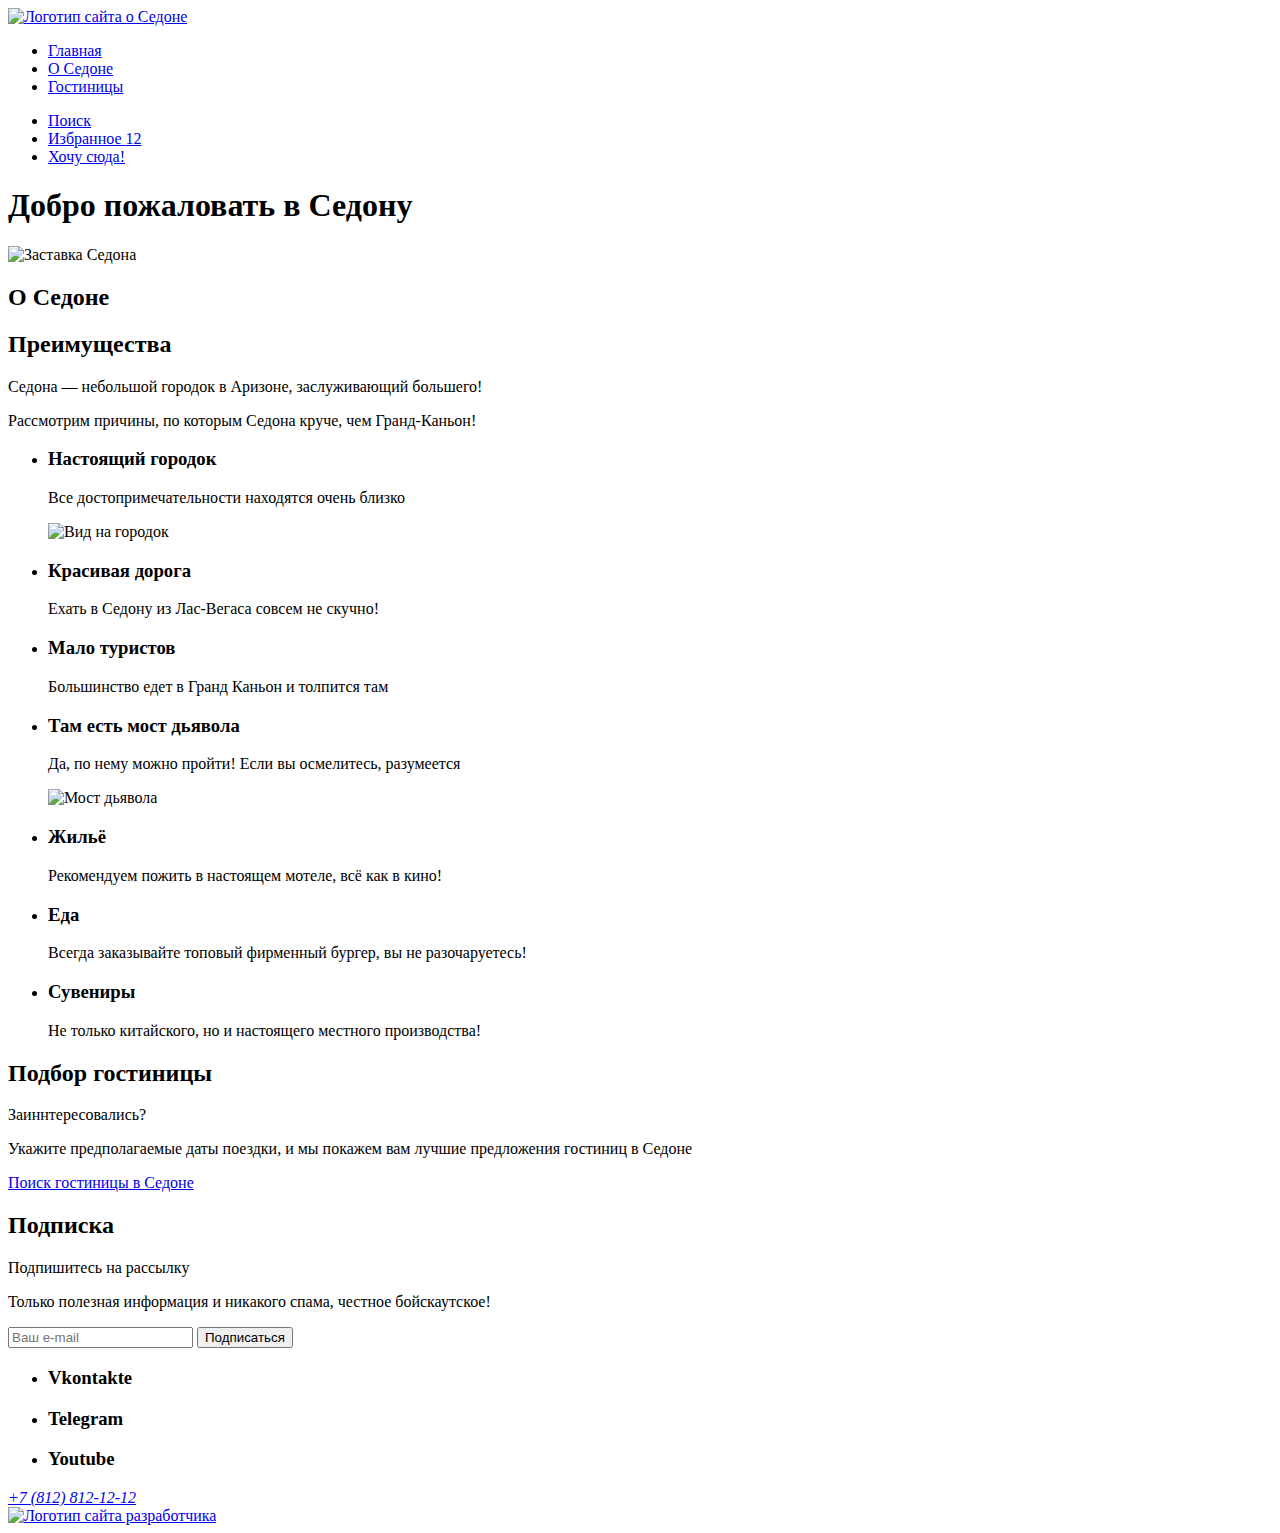
==== project/index.html @ 351c3a37 "Main page Sedona for review" ====
<!DOCTYPE html>
<html lang="ru">

<head>
  <meta charset="utf-8">
  <title>Welcome to Sedona</title>
</head>

<body>
  <header class="header-navigation">
    <a class="logo-header-navigation" href="#">
      <img class="logo-header" src="" alt="Логотип сайта о Седоне">
    </a>
    <nav>
      <ul class="navigation-list">
        <li class="navigation-item">
          <a class="navigation-link" href="main-page.html">Главная</a>
        </li>
        <li class="navigation-item">
          <a class="navigation-link" href="about-Sedona.html">О Седоне</a>
        </li>
        <li class="navigation-item">
          <a class="navigation-link" href="hotels.html">Гостиницы</a>
        </li>
      </ul>
      <ul class="navigation-list navigaion-user">
        <li class="navigation-item">
          <a class="navigation-link" href="#">
            <span class="visually-hidden">Поиск</span>
          </a>
        </li>
        <li class="navigation-item">
          <a class="navigation-link" href="#">
            <span class="visually-hidden">Избранное</span>
            <span class="likes-number">12</span>
          </a>
        </li>
        <li class="navigation-item">
          <a class="navigation-link" href="#">Хочу сюда!</a>
        </li>
      </ul>
    </nav>
  </header>
  <main class="main-index">
    <h1 class="visually-hidden">Добро пожаловать в Седону</h1>
    <section class="welcome">
      <img src="" alt="Заставка Седона" class="welcome-image">
      <h2 class="visually-hidden">О Седоне</h2>
    </section>
    <section class="advantages">
      <h2 class="visually-hidden">Преимущества</h2>
      <p class="advantages-main">Седона — небольшой городок в Аризоне, заслуживающий большего!</p>
      <p class="advantages-reasons">Рассмотрим причины, по которым Седона круче, чем Гранд-Каньон!</p>
      <ul class="advantages-list">
        <li class="advantages-item">
          <h3 class="advantages-title">Настоящий городок</h3>
          <p class="advantages-text">Все достопримечательности находятся очень близко</p>
          <img src="" alt="Вид на городок" class="advantages-image-town">
        </li>
        <li class="advantages-item">
          <h3 class="advantages-title">Красивая дорога</h3>
          <p class="advantages-text">Ехать в Седону из Лас-Вегаса совсем не скучно!</p>
        </li>
        <li class="advantages-item">
          <h3 class="advantages-title">Мало туристов</h3>
          <p class="advantages-text">Большинство едет в Гранд Каньон и толпится там</p>
        </li>
        <li class="advantages-item">
          <h3 class="advantages-title">Там есть мост дьявола</h3>
          <p class="advantages-text">Да, по нему можно пройти! Если вы осмелитесь, разумеется</p>
          <img src="" alt="Мост дьявола" class="advantages-item-bridge">
        </li>
      </ul>
      <ul class="advantages-advice-list">
        <li class="advantages-advice-item">
          <h3 class="advantages-advice-title">Жильё</h3>
          <p class="advantages-advice-text">Рекомендуем пожить в настоящем мотеле, всё как в кино!</p>
        </li>
        <li class="advantages-advice-list">
          <h3 class="advantages-advice-title">Еда</h3>
          <p class="advantages-advice-text">Всегда заказывайте топовый фирменный бургер, вы не разочаруетесь!</p>
        </li>
        <li class="advantages-advice-list">
          <h3 class="advantages-advice-title">Сувениры</h3>
          <p class="advantages-advice-text">Не только китайского, но и настоящего местного производства!</p>
        </li>
      </ul>
    </section>
    <section class="search-hotel">
      <h2 class="visually-hidden">Подбор гостиницы</h2>
      <p class="question">Заиннтересовались?</p>
      <p class="text">Укажите предполагаемые даты поездки, и мы покажем вам лучшие предложения гостиниц в Седоне</p>
      <a href="#" class="search-link">Поиск гостиницы в Седоне</a>
    </section>
  </main>
  <footer class="page-footer">
    <section class="subscribe">
      <h2 class="visually-hidden">Подписка</h2>
      <form action="#" class="subscribe-us" method="post">
        <p class="subscrube-follow">
          <label class="form-label" for="subscribe-email">Подпишитесь на рассылку</label>
        </p>
        <p class="subscribe-text">Только полезная информация и никакого спама, честное бойскаутское!</p>
        <input type="email" id="subscribe-email" placeholder="Ваш e-mail">
        <button class="button" type="submit">Подписаться</button>
      </form>
    </section>
    <section class="contacts">
      <ul class="socials-list">
        <li class="social-item">
          <h3 class="visually-hidden">Vkontakte</h3>
          <a href="https://vk.com/htmlacademy" class="socials"></a>
        </li>
        <li class="social-item">
          <h3 class="visually-hidden">Telegram</h3>
          <a href="https://t.me/htmlacademy" class="socials"></a>
        </li>
        <li class="social-item">
          <h3 class="visually-hidden">Youtube</h3>
          <a href="https://www.youtube.com/user/htmlacademyru" class="socials"></a>
        </li>
      </ul>
    </section>
    <address class="contacts-number">
      <a class="contacts-phone" href="tel:+78128121212">+7 (812) 812-12-12</a>
    </address>
    <a class="contacts-logo" href="https://htmlacademy.ru/">
      <img class="logo-contacts" src="" alt="Логотип сайта разработчика">
    </a>
  </footer>
</body>

</html>
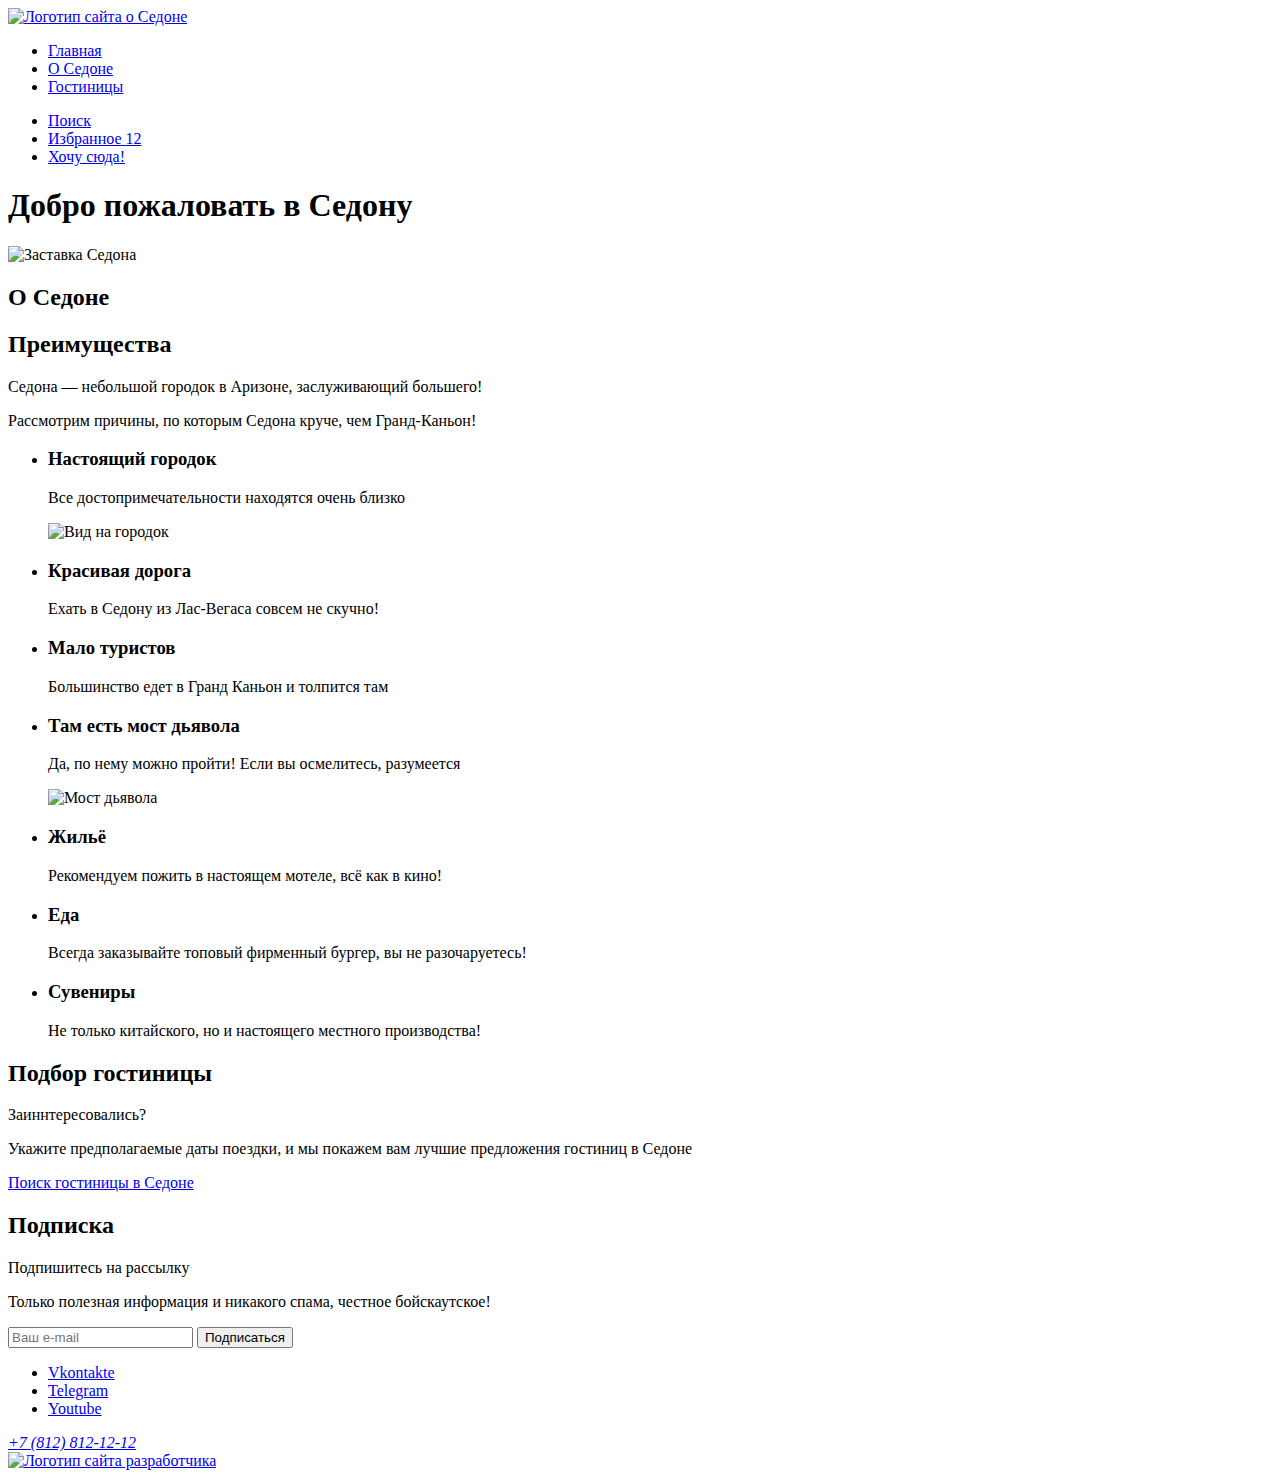
==== commit e10a7375: "Merge pull request #3 from Rashkeeva/master" ====
--- a/project/index.html
+++ b/project/index.html
@@ -8,19 +8,19 @@
 
 <body>
   <header class="header-navigation">
-    <a class="logo-header-navigation" href="#">
-      <img class="logo-header" src="" alt="Логотип сайта о Седоне">
-    </a>
     <nav>
+      <a class="logo-header-navigation" href="#">
+        <img class="logo-header" src="" alt="Логотип сайта о Седоне">
+      </a>
       <ul class="navigation-list">
         <li class="navigation-item">
-          <a class="navigation-link" href="main-page.html">Главная</a>
+          <a class="navigation-link navigation-link-current" href="#">Главная</a>
         </li>
         <li class="navigation-item">
-          <a class="navigation-link" href="about-Sedona.html">О Седоне</a>
+          <a class="navigation-link" href="#">О Седоне</a>
         </li>
         <li class="navigation-item">
-          <a class="navigation-link" href="hotels.html">Гостиницы</a>
+          <a class="navigation-link" href="catalog.html">Гостиницы</a>
         </li>
       </ul>
       <ul class="navigation-list navigaion-user">
@@ -108,16 +108,13 @@
     <section class="contacts">
       <ul class="socials-list">
         <li class="social-item">
-          <h3 class="visually-hidden">Vkontakte</h3>
-          <a href="https://vk.com/htmlacademy" class="socials"></a>
+            <a href="https://vk.com/htmlacademy" class="socials"><span class="visually-hidden">Vkontakte</span></a>
         </li>
         <li class="social-item">
-          <h3 class="visually-hidden">Telegram</h3>
-          <a href="https://t.me/htmlacademy" class="socials"></a>
+            <a href="https://t.me/htmlacademy" class="socials"><span class="visually-hidden">Telegram</span></a>
         </li>
         <li class="social-item">
-          <h3 class="visually-hidden">Youtube</h3>
-          <a href="https://www.youtube.com/user/htmlacademyru" class="socials"></a>
+            <a href="https://www.youtube.com/user/htmlacademyru" class="socials"><span class="visually-hidden">Youtube</span></a>
         </li>
       </ul>
     </section>
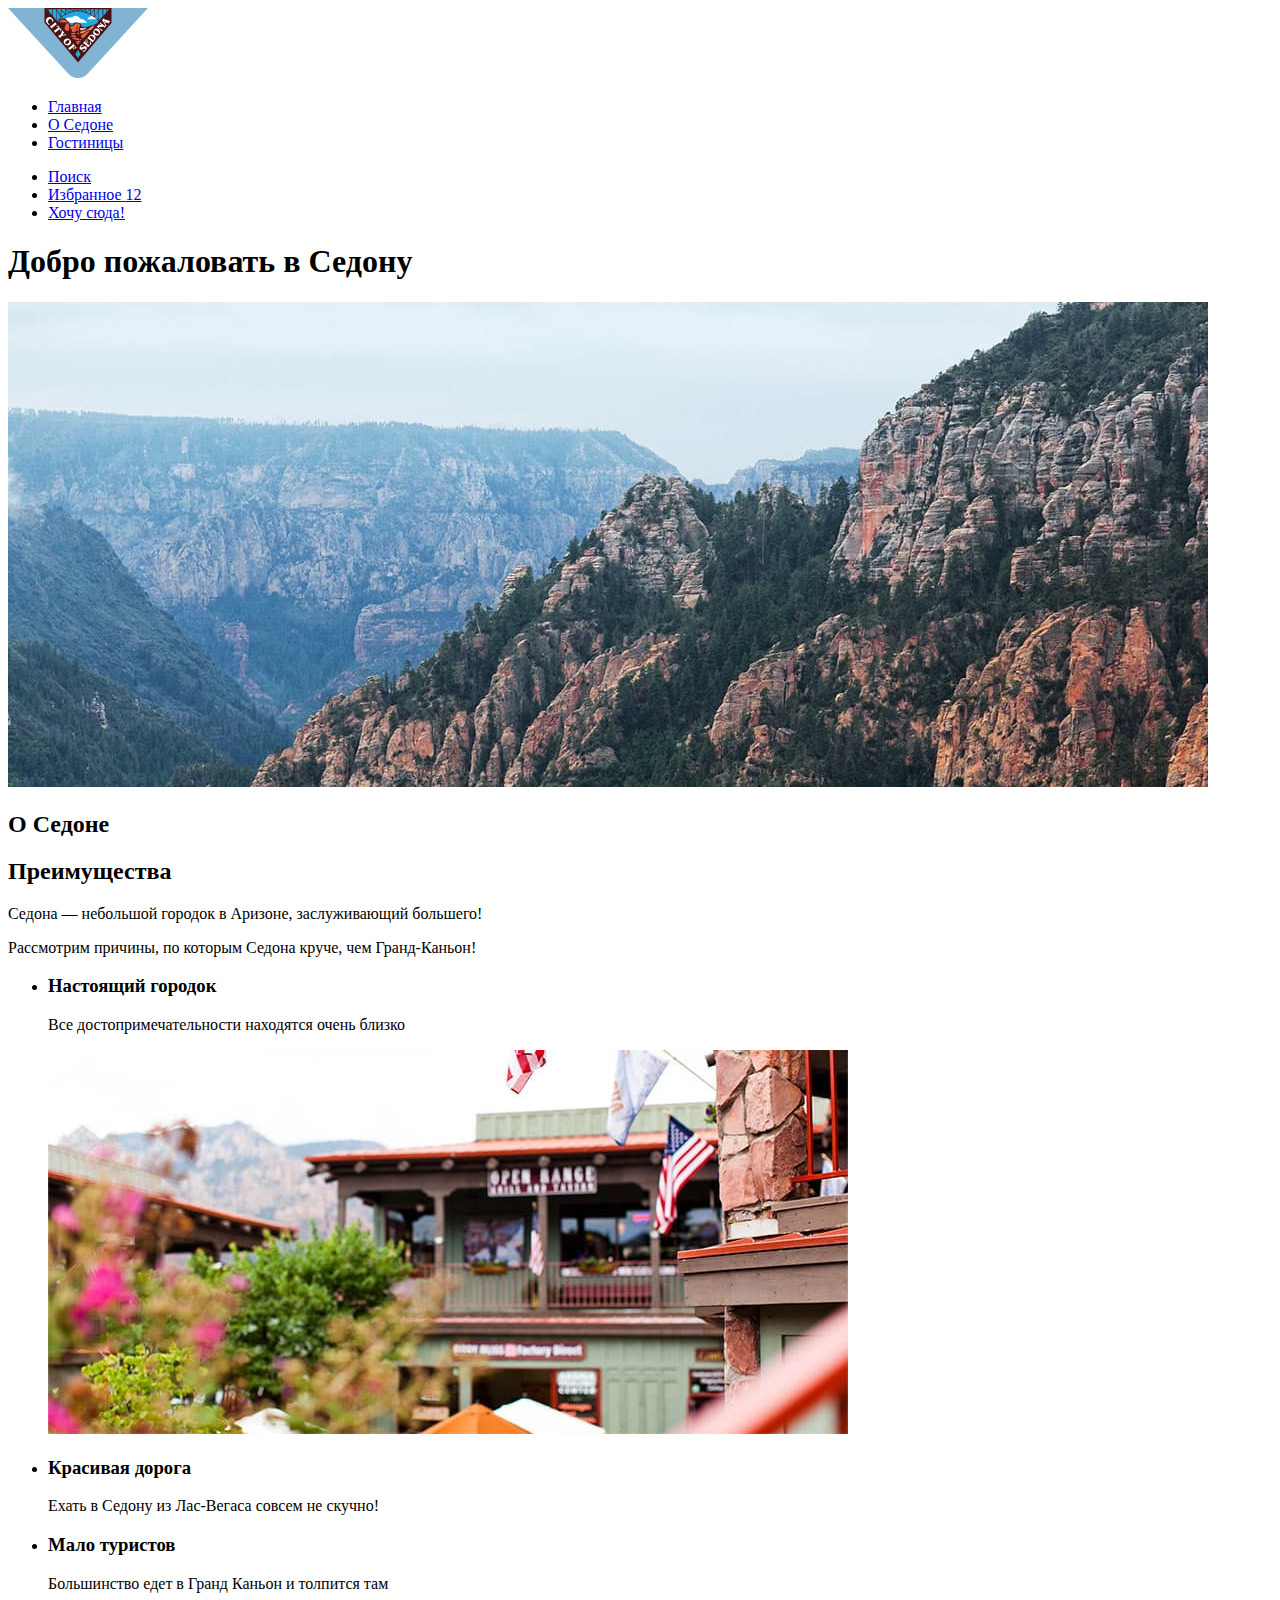
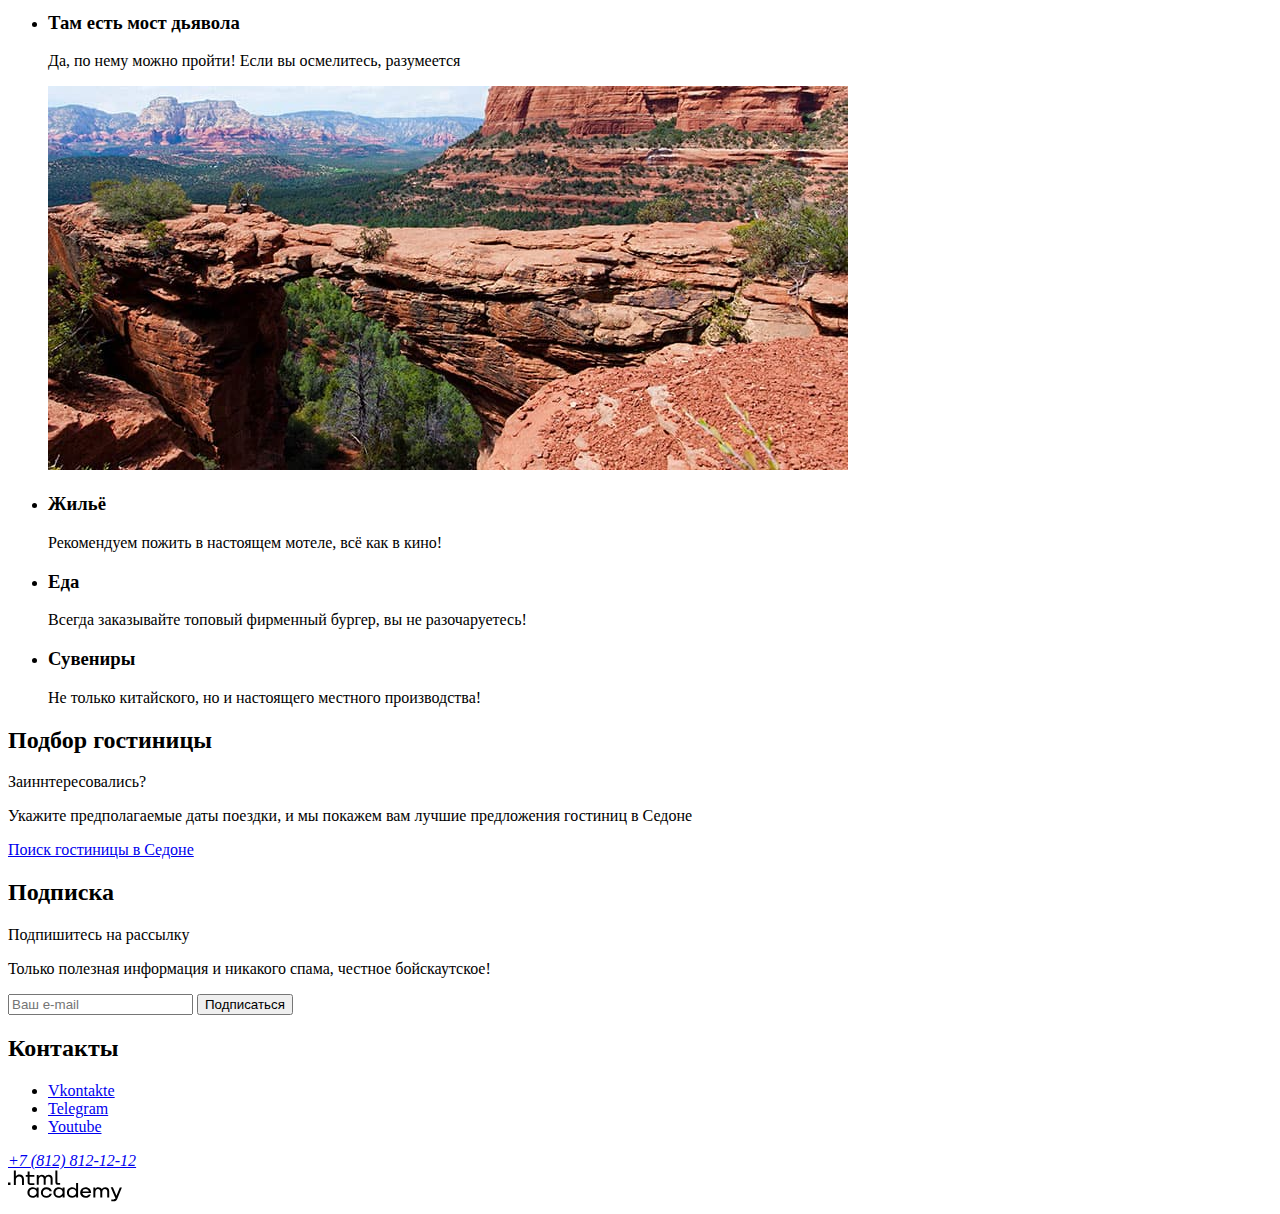
==== commit 117f9bb2: "images" ====
--- a/project/index.html
+++ b/project/index.html
@@ -10,7 +10,7 @@
   <header class="header-navigation">
     <nav>
       <a class="logo-header-navigation" href="#">
-        <img class="logo-header" src="" alt="Логотип сайта о Седоне">
+        <img class="logo-header" src="images/logo.svg" alt="Логотип сайта о Седоне" width="140" height="70">
       </a>
       <ul class="navigation-list">
         <li class="navigation-item">
@@ -44,7 +44,7 @@
   <main class="main-index">
     <h1 class="visually-hidden">Добро пожаловать в Седону</h1>
     <section class="welcome">
-      <img src="" alt="Заставка Седона" class="welcome-image">
+      <img src="images/index-background.jpg" alt="Заставка Седона" class="welcome-image" width="1200" height="485">
       <h2 class="visually-hidden">О Седоне</h2>
     </section>
     <section class="advantages">
@@ -55,7 +55,7 @@
         <li class="advantages-item">
           <h3 class="advantages-title">Настоящий городок</h3>
           <p class="advantages-text">Все достопримечательности находятся очень близко</p>
-          <img src="" alt="Вид на городок" class="advantages-image-town">
+          <img src="images/photo-1.jpg" alt="Вид на городок" class="advantages-image-town" width="800" height="384">
         </li>
         <li class="advantages-item">
           <h3 class="advantages-title">Красивая дорога</h3>
@@ -68,7 +68,7 @@
         <li class="advantages-item">
           <h3 class="advantages-title">Там есть мост дьявола</h3>
           <p class="advantages-text">Да, по нему можно пройти! Если вы осмелитесь, разумеется</p>
-          <img src="" alt="Мост дьявола" class="advantages-item-bridge">
+          <img src="images/photo-2.jpg" alt="Мост дьявола" class="advantages-item-bridge" width="800" height="384">
         </li>
       </ul>
       <ul class="advantages-advice-list">
@@ -106,6 +106,7 @@
       </form>
     </section>
     <section class="contacts">
+      <h2 class="visually-hidden">Контакты</h2>
       <ul class="socials-list">
         <li class="social-item">
             <a href="https://vk.com/htmlacademy" class="socials"><span class="visually-hidden">Vkontakte</span></a>
@@ -122,7 +123,7 @@
       <a class="contacts-phone" href="tel:+78128121212">+7 (812) 812-12-12</a>
     </address>
     <a class="contacts-logo" href="https://htmlacademy.ru/">
-      <img class="logo-contacts" src="" alt="Логотип сайта разработчика">
+      <img class="logo-contacts" src="images/HTML Academy.svg" alt="Логотип сайта разработчика"width="114,9" height="32,9">
     </a>
   </footer>
 </body>
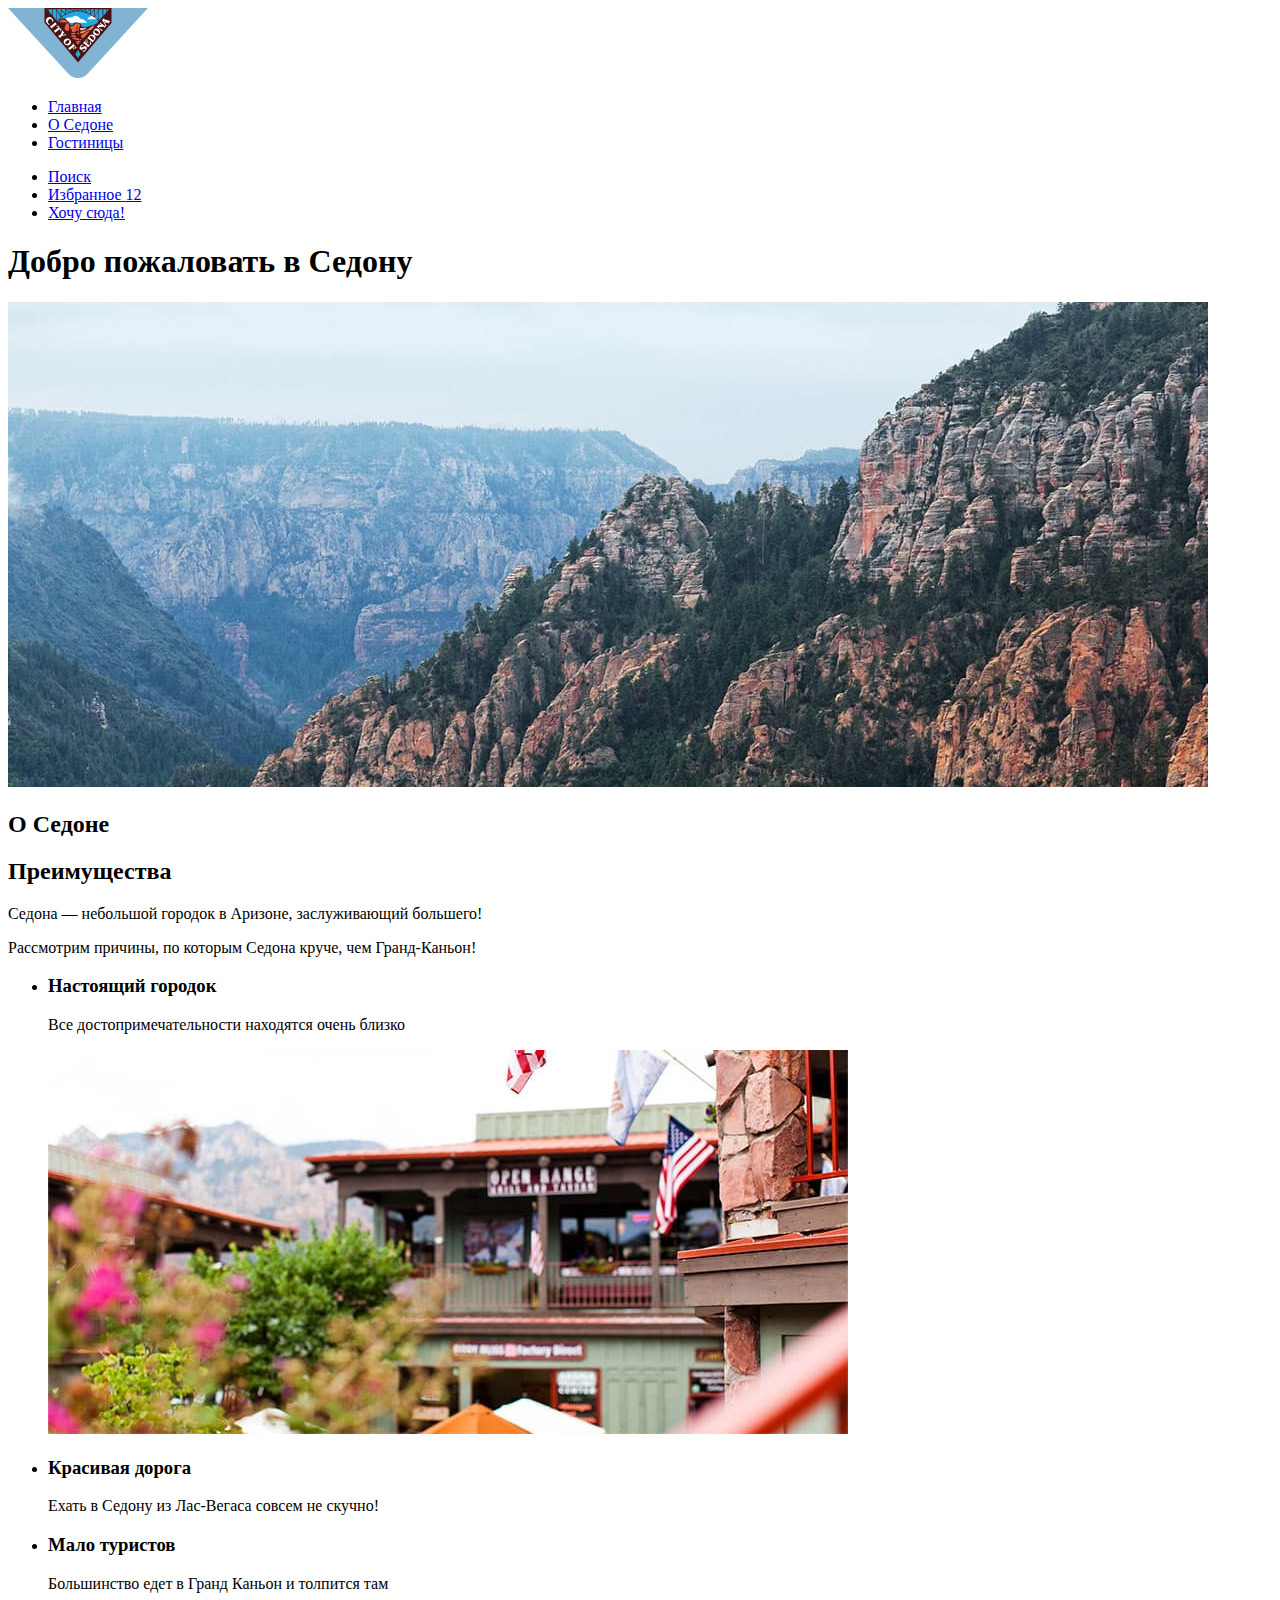
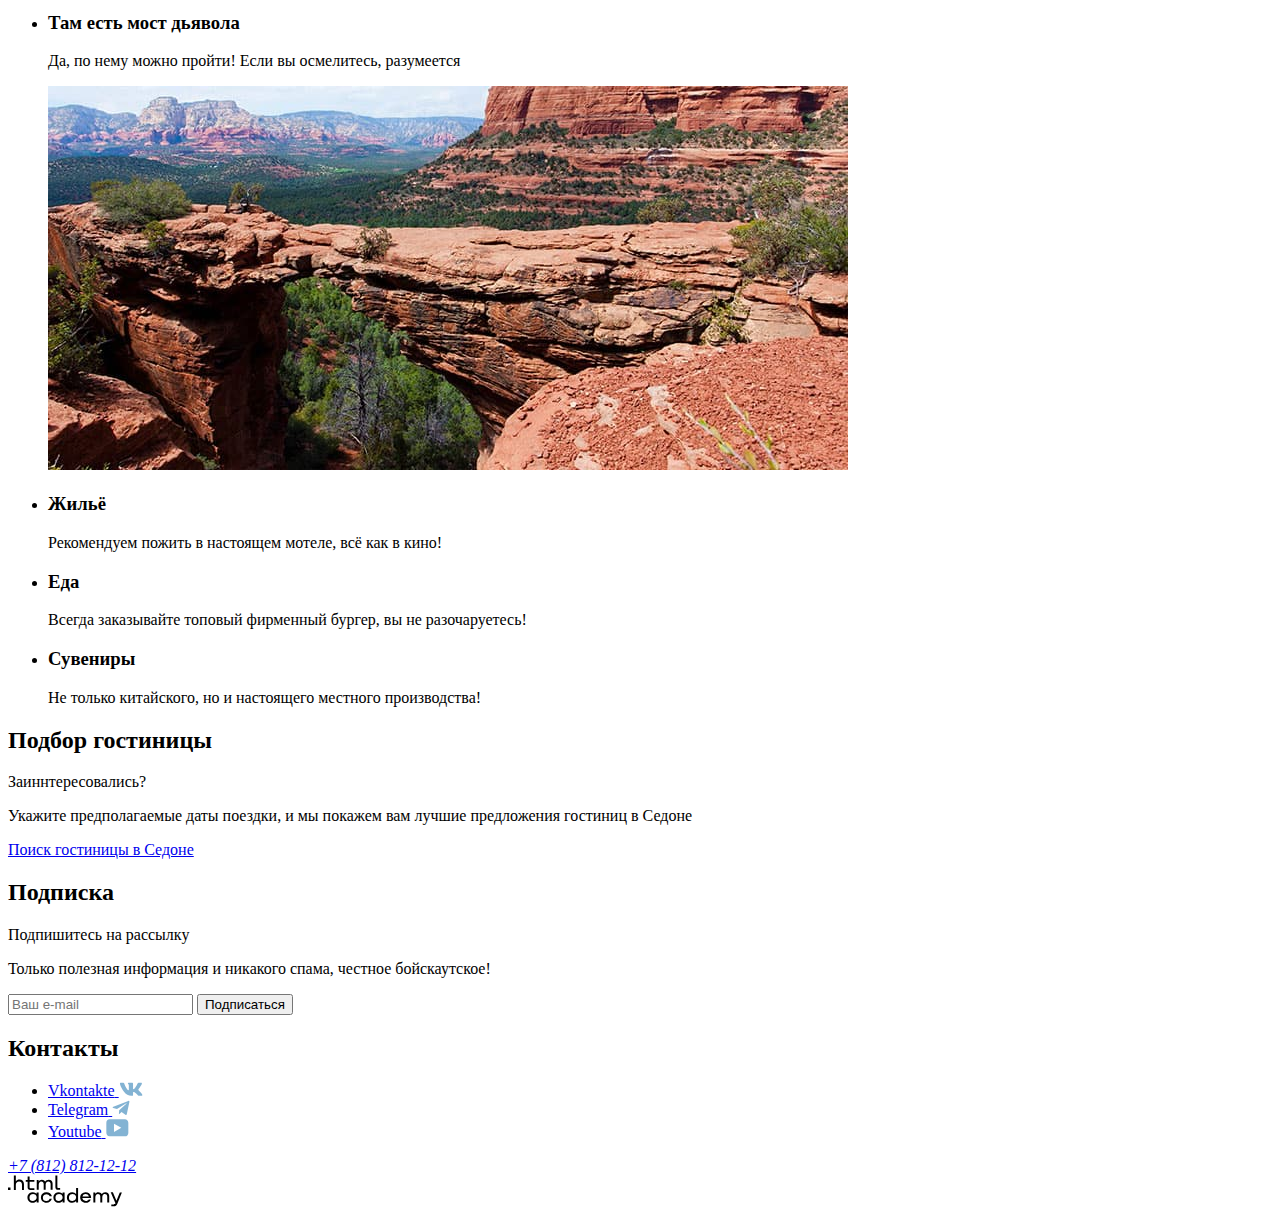
==== commit f06f2156: "Графика" ====
--- a/project/index.html
+++ b/project/index.html
@@ -7,125 +7,137 @@
 </head>
 
 <body>
-  <header class="header-navigation">
-    <nav>
-      <a class="logo-header-navigation" href="#">
-        <img class="logo-header" src="images/logo.svg" alt="Логотип сайта о Седоне" width="140" height="70">
+  <div class="page-container">
+    <header class="header-navigation">
+      <nav>
+        <a class="logo-header-navigation" href="#">
+          <img class="logo-header" src="images/logo.svg" alt="Логотип сайта о Седоне" width="140" height="70">
+        </a>
+        <ul class="navigation-list">
+          <li class="navigation-item">
+            <a class="navigation-link navigation-link-current" href="#">Главная</a>
+          </li>
+          <li class="navigation-item">
+            <a class="navigation-link" href="#Sedona">О Седоне</a>
+          </li>
+          <li class="navigation-item">
+            <a class="navigation-link" href="catalog.html">Гостиницы</a>
+          </li>
+        </ul>
+        <ul class="navigation-list navigaion-user">
+          <li class="navigation-item">
+            <a class="navigation-link" href="#">
+              <span class="visually-hidden">Поиск</span>
+            </a>
+          </li>
+          <li class="navigation-item">
+            <a class="navigation-link" href="#">
+              <span class="visually-hidden">Избранное</span>
+              <span class="likes-number">12</span>
+            </a>
+          </li>
+          <li class="navigation-item">
+            <a class="navigation-link" href="#">Хочу сюда!</a>
+          </li>
+        </ul>
+      </nav>
+    </header>
+    <main class="main-index">
+      <h1 class="visually-hidden">Добро пожаловать в Седону</h1>
+      <section class="welcome">
+        <img src="images/index-background.jpg" alt="Заставка Седона" class="welcome-image" width="1200" height="485">
+        <h2 class="visually-hidden">О Седоне</h2>
+      </section>
+      <section class="advantages">
+        <h2 class="visually-hidden" id="Sedona">Преимущества</h2>
+        <p class="advantages-main">Седона — небольшой городок в Аризоне, заслуживающий большего!</p>
+        <p class="advantages-reasons">Рассмотрим причины, по которым Седона круче, чем Гранд-Каньон!</p>
+        <ul class="advantages-list">
+          <li class="advantages-item">
+            <h3 class="advantages-title">Настоящий городок</h3>
+            <p class="advantages-text">Все достопримечательности находятся очень близко</p>
+            <img src="images/photo-1.jpg" alt="Вид на городок" class="advantages-image-town" width="800" height="384">
+          </li>
+          <li class="advantages-item">
+            <h3 class="advantages-title">Красивая дорога</h3>
+            <p class="advantages-text">Ехать в Седону из Лас-Вегаса совсем не скучно!</p>
+          </li>
+          <li class="advantages-item">
+            <h3 class="advantages-title">Мало туристов</h3>
+            <p class="advantages-text">Большинство едет в Гранд Каньон и толпится там</p>
+          </li>
+          <li class="advantages-item">
+            <h3 class="advantages-title">Там есть мост дьявола</h3>
+            <p class="advantages-text">Да, по нему можно пройти! Если вы осмелитесь, разумеется</p>
+            <img src="images/photo-2.jpg" alt="Мост дьявола" class="advantages-item-bridge" width="800" height="384">
+          </li>
+        </ul>
+        <ul class="advantages-advice-list">
+          <li class="advantages-advice-item">
+            <h3 class="advantages-advice-title">Жильё</h3>
+            <p class="advantages-advice-text">Рекомендуем пожить в настоящем мотеле, всё как в кино!</p>
+          </li>
+          <li class="advantages-advice-list">
+            <h3 class="advantages-advice-title">Еда</h3>
+            <p class="advantages-advice-text">Всегда заказывайте топовый фирменный бургер, вы не разочаруетесь!</p>
+          </li>
+          <li class="advantages-advice-list">
+            <h3 class="advantages-advice-title">Сувениры</h3>
+            <p class="advantages-advice-text">Не только китайского, но и настоящего местного производства!</p>
+          </li>
+        </ul>
+      </section>
+      <section class="search-hotel">
+        <h2 class="visually-hidden">Подбор гостиницы</h2>
+        <p class="question">Заиннтересовались?</p>
+        <p class="text">Укажите предполагаемые даты поездки, и мы покажем вам лучшие предложения гостиниц в Седоне</p>
+        <a href="#" class="search-link">Поиск гостиницы в Седоне</a>
+      </section>
+    </main>
+    <footer class="page-footer">
+      <section class="subscribe">
+        <h2 class="visually-hidden">Подписка</h2>
+        <form action="#" class="subscribe-us" method="post">
+          <p class="subscrube-follow">
+            <label class="form-label" for="subscribe-email">Подпишитесь на рассылку</label>
+          </p>
+          <p class="subscribe-text">Только полезная информация и никакого спама, честное бойскаутское!</p>
+          <input type="email" id="subscribe-email" placeholder="Ваш e-mail">
+          <button class="button" type="submit">Подписаться</button>
+        </form>
+      </section>
+      <section class="contacts">
+        <h2 class="visually-hidden">Контакты</h2>
+        <ul class="socials-list">
+          <li class="social-item">
+            <a href="https://vk.com/htmlacademy" class="socials">
+              <span class="visually-hidden">Vkontakte</span>
+              <img class="socials" src="images/socials/Vector.svg" alt="Вконтакте" width="24" height="14">
+            </a>
+          </li>
+          <li class="social-item">
+            <a href="https://t.me/htmlacademy" class="socials">
+              <span class="visually-hidden">Telegram</span>
+              <img src="images/socials/Vector-1.svg" alt="Телеграм" class="socials" width="18" height="15,1">
+            </a>
+          </li>
+          <li class="social-item">
+            <a href="https://www.youtube.com/user/htmlacademyru" class="socials">
+              <span class="visually-hidden">Youtube</span>
+              <img class="socials" src="images/socials/Vector-2.svg">
+            </a>
+          </li>
+        </ul>
+      </section>
+      <address class="contacts-number">
+        <a class="contacts-phone" href="tel:+78128121212">+7 (812) 812-12-12</a>
+      </address>
+      <a class="contacts-logo" href="https://htmlacademy.ru/">
+        <img class="logo-contacts" src="images/HTML Academy.svg" alt="Логотип сайта разработчика" width="114,9"
+          height="32,9">
       </a>
-      <ul class="navigation-list">
-        <li class="navigation-item">
-          <a class="navigation-link navigation-link-current" href="#">Главная</a>
-        </li>
-        <li class="navigation-item">
-          <a class="navigation-link" href="#">О Седоне</a>
-        </li>
-        <li class="navigation-item">
-          <a class="navigation-link" href="catalog.html">Гостиницы</a>
-        </li>
-      </ul>
-      <ul class="navigation-list navigaion-user">
-        <li class="navigation-item">
-          <a class="navigation-link" href="#">
-            <span class="visually-hidden">Поиск</span>
-          </a>
-        </li>
-        <li class="navigation-item">
-          <a class="navigation-link" href="#">
-            <span class="visually-hidden">Избранное</span>
-            <span class="likes-number">12</span>
-          </a>
-        </li>
-        <li class="navigation-item">
-          <a class="navigation-link" href="#">Хочу сюда!</a>
-        </li>
-      </ul>
-    </nav>
-  </header>
-  <main class="main-index">
-    <h1 class="visually-hidden">Добро пожаловать в Седону</h1>
-    <section class="welcome">
-      <img src="images/index-background.jpg" alt="Заставка Седона" class="welcome-image" width="1200" height="485">
-      <h2 class="visually-hidden">О Седоне</h2>
-    </section>
-    <section class="advantages">
-      <h2 class="visually-hidden">Преимущества</h2>
-      <p class="advantages-main">Седона — небольшой городок в Аризоне, заслуживающий большего!</p>
-      <p class="advantages-reasons">Рассмотрим причины, по которым Седона круче, чем Гранд-Каньон!</p>
-      <ul class="advantages-list">
-        <li class="advantages-item">
-          <h3 class="advantages-title">Настоящий городок</h3>
-          <p class="advantages-text">Все достопримечательности находятся очень близко</p>
-          <img src="images/photo-1.jpg" alt="Вид на городок" class="advantages-image-town" width="800" height="384">
-        </li>
-        <li class="advantages-item">
-          <h3 class="advantages-title">Красивая дорога</h3>
-          <p class="advantages-text">Ехать в Седону из Лас-Вегаса совсем не скучно!</p>
-        </li>
-        <li class="advantages-item">
-          <h3 class="advantages-title">Мало туристов</h3>
-          <p class="advantages-text">Большинство едет в Гранд Каньон и толпится там</p>
-        </li>
-        <li class="advantages-item">
-          <h3 class="advantages-title">Там есть мост дьявола</h3>
-          <p class="advantages-text">Да, по нему можно пройти! Если вы осмелитесь, разумеется</p>
-          <img src="images/photo-2.jpg" alt="Мост дьявола" class="advantages-item-bridge" width="800" height="384">
-        </li>
-      </ul>
-      <ul class="advantages-advice-list">
-        <li class="advantages-advice-item">
-          <h3 class="advantages-advice-title">Жильё</h3>
-          <p class="advantages-advice-text">Рекомендуем пожить в настоящем мотеле, всё как в кино!</p>
-        </li>
-        <li class="advantages-advice-list">
-          <h3 class="advantages-advice-title">Еда</h3>
-          <p class="advantages-advice-text">Всегда заказывайте топовый фирменный бургер, вы не разочаруетесь!</p>
-        </li>
-        <li class="advantages-advice-list">
-          <h3 class="advantages-advice-title">Сувениры</h3>
-          <p class="advantages-advice-text">Не только китайского, но и настоящего местного производства!</p>
-        </li>
-      </ul>
-    </section>
-    <section class="search-hotel">
-      <h2 class="visually-hidden">Подбор гостиницы</h2>
-      <p class="question">Заиннтересовались?</p>
-      <p class="text">Укажите предполагаемые даты поездки, и мы покажем вам лучшие предложения гостиниц в Седоне</p>
-      <a href="#" class="search-link">Поиск гостиницы в Седоне</a>
-    </section>
-  </main>
-  <footer class="page-footer">
-    <section class="subscribe">
-      <h2 class="visually-hidden">Подписка</h2>
-      <form action="#" class="subscribe-us" method="post">
-        <p class="subscrube-follow">
-          <label class="form-label" for="subscribe-email">Подпишитесь на рассылку</label>
-        </p>
-        <p class="subscribe-text">Только полезная информация и никакого спама, честное бойскаутское!</p>
-        <input type="email" id="subscribe-email" placeholder="Ваш e-mail">
-        <button class="button" type="submit">Подписаться</button>
-      </form>
-    </section>
-    <section class="contacts">
-      <h2 class="visually-hidden">Контакты</h2>
-      <ul class="socials-list">
-        <li class="social-item">
-            <a href="https://vk.com/htmlacademy" class="socials"><span class="visually-hidden">Vkontakte</span></a>
-        </li>
-        <li class="social-item">
-            <a href="https://t.me/htmlacademy" class="socials"><span class="visually-hidden">Telegram</span></a>
-        </li>
-        <li class="social-item">
-            <a href="https://www.youtube.com/user/htmlacademyru" class="socials"><span class="visually-hidden">Youtube</span></a>
-        </li>
-      </ul>
-    </section>
-    <address class="contacts-number">
-      <a class="contacts-phone" href="tel:+78128121212">+7 (812) 812-12-12</a>
-    </address>
-    <a class="contacts-logo" href="https://htmlacademy.ru/">
-      <img class="logo-contacts" src="images/HTML Academy.svg" alt="Логотип сайта разработчика"width="114,9" height="32,9">
-    </a>
-  </footer>
+    </footer>
+  </div>
 </body>
 
 </html>
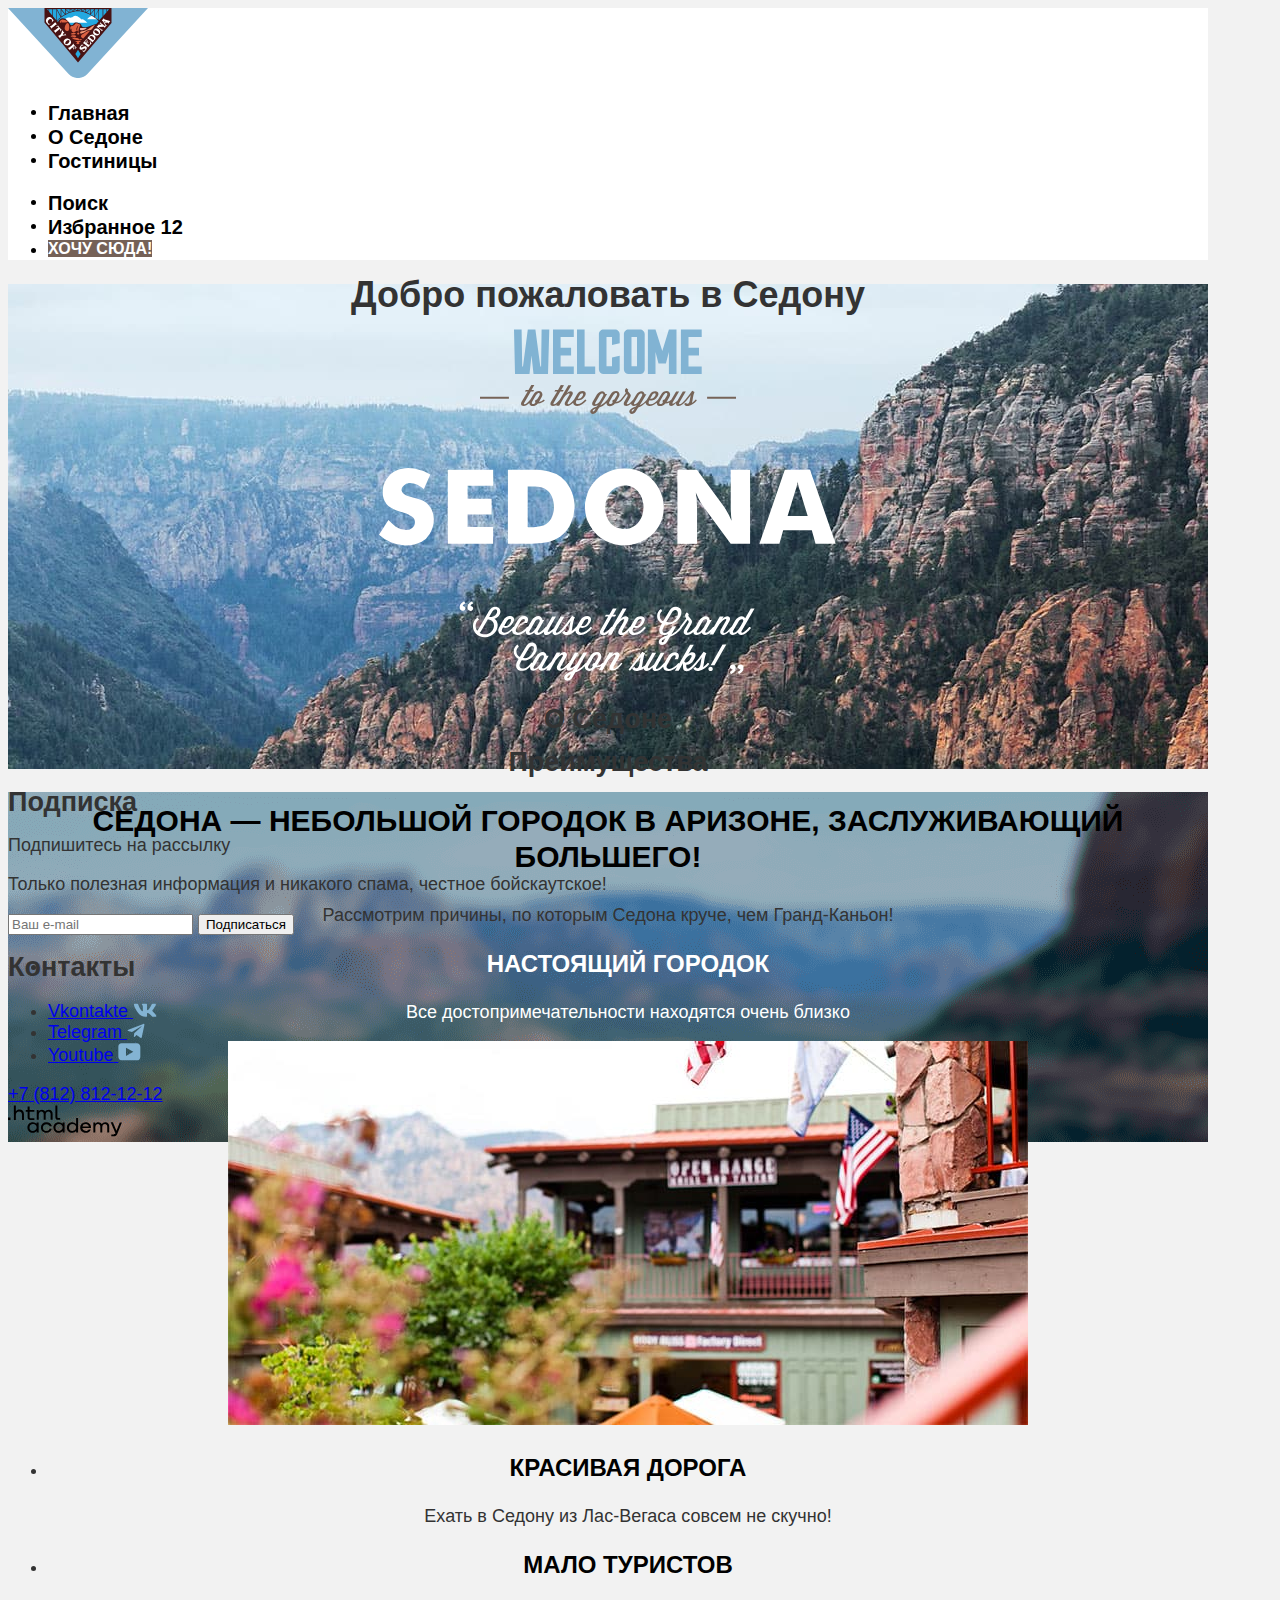
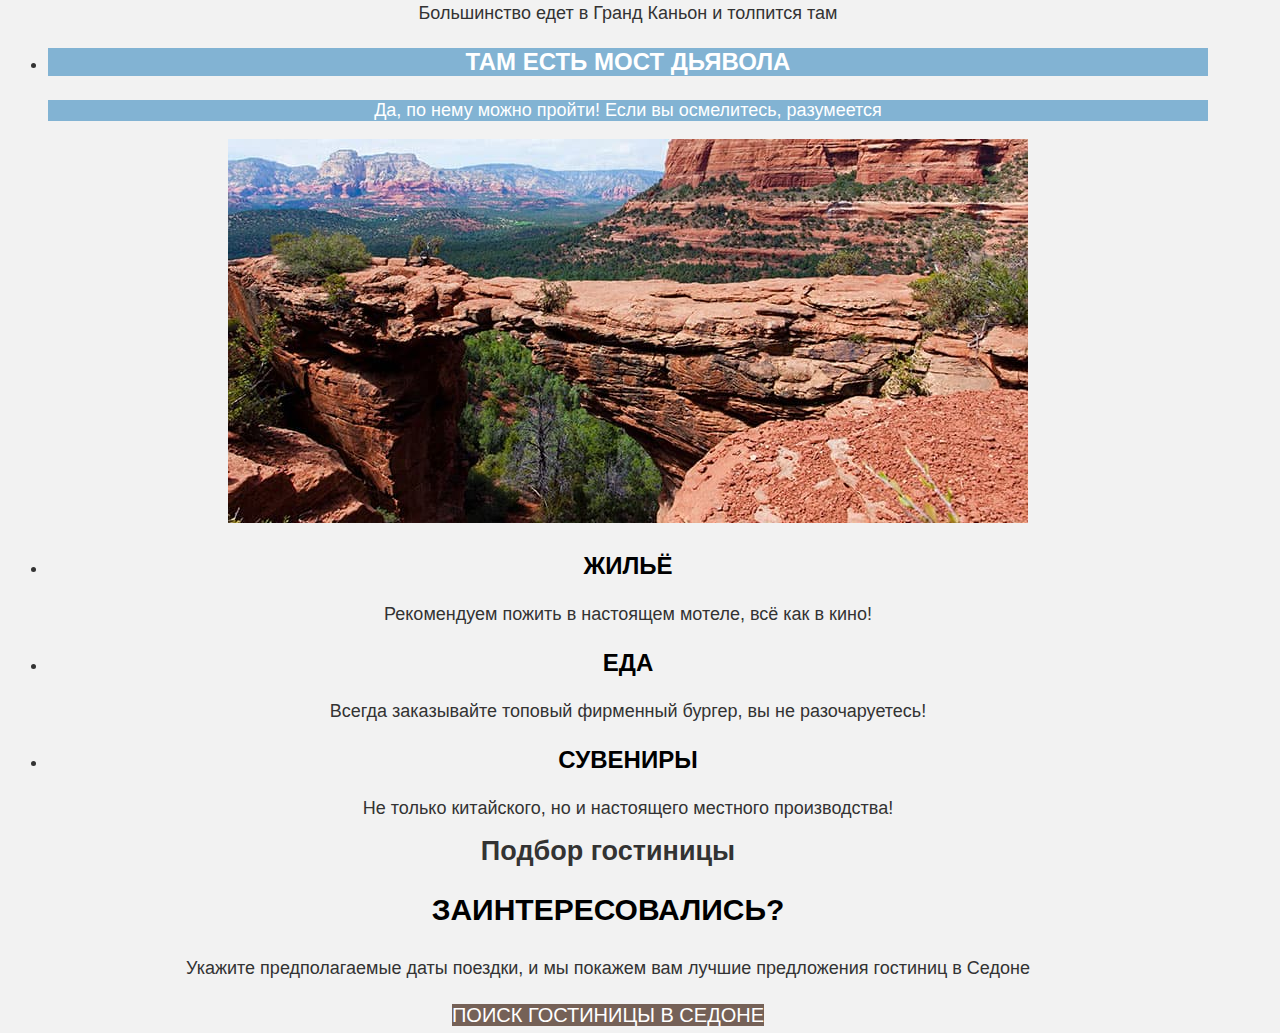
==== commit f3b3ef5a: "стилизация 1" ====
--- a/project/index.html
+++ b/project/index.html
@@ -4,6 +4,7 @@
 <head>
   <meta charset="utf-8">
   <title>Welcome to Sedona</title>
+  <link rel="stylesheet" href="styles/style.css">
 </head>
 
 <body>
@@ -37,7 +38,7 @@
             </a>
           </li>
           <li class="navigation-item">
-            <a class="navigation-link" href="#">Хочу сюда!</a>
+            <a class="navigation-link want" href="#">Хочу сюда!</a>
           </li>
         </ul>
       </nav>
@@ -45,7 +46,7 @@
     <main class="main-index">
       <h1 class="visually-hidden">Добро пожаловать в Седону</h1>
       <section class="welcome">
-        <img src="images/index-background.jpg" alt="Заставка Седона" class="welcome-image" width="1200" height="485">
+        <img src="images/welcome.svg" alt="Приветствие" class="welcome-image" width="458" height="352">
         <h2 class="visually-hidden">О Седоне</h2>
       </section>
       <section class="advantages">
@@ -54,8 +55,8 @@
         <p class="advantages-reasons">Рассмотрим причины, по которым Седона круче, чем Гранд-Каньон!</p>
         <ul class="advantages-list">
           <li class="advantages-item">
-            <h3 class="advantages-title">Настоящий городок</h3>
-            <p class="advantages-text">Все достопримечательности находятся очень близко</p>
+            <h3 class="advantages-title picture-title">Настоящий городок</h3>
+            <p class="advantages-text picture-text">Все достопримечательности находятся очень близко</p>
             <img src="images/photo-1.jpg" alt="Вид на городок" class="advantages-image-town" width="800" height="384">
           </li>
           <li class="advantages-item">
@@ -67,8 +68,8 @@
             <p class="advantages-text">Большинство едет в Гранд Каньон и толпится там</p>
           </li>
           <li class="advantages-item">
-            <h3 class="advantages-title">Там есть мост дьявола</h3>
-            <p class="advantages-text">Да, по нему можно пройти! Если вы осмелитесь, разумеется</p>
+            <h3 class="advantages-title picture-title">Там есть мост дьявола</h3>
+            <p class="advantages-text picture-text">Да, по нему можно пройти! Если вы осмелитесь, разумеется</p>
             <img src="images/photo-2.jpg" alt="Мост дьявола" class="advantages-item-bridge" width="800" height="384">
           </li>
         </ul>
@@ -89,9 +90,9 @@
       </section>
       <section class="search-hotel">
         <h2 class="visually-hidden">Подбор гостиницы</h2>
-        <p class="question">Заиннтересовались?</p>
+        <p class="question">Заинтересовались?</p>
         <p class="text">Укажите предполагаемые даты поездки, и мы покажем вам лучшие предложения гостиниц в Седоне</p>
-        <a href="#" class="search-link">Поиск гостиницы в Седоне</a>
+        <a href="catalog.html" class="search-link">Поиск гостиницы в Седоне</a>
       </section>
     </main>
     <footer class="page-footer">
--- a/project/styles/style.css
+++ b/project/styles/style.css
@@ -0,0 +1,109 @@
+@font-face {
+  font-family: "PT Sans";
+  font-weight: 400;
+  font-style: normal;
+  src: url("../../fonts/ptsans-400.woff2") format("woff2");
+  font-display: swap;
+}
+
+@font-face {
+  font-family: "PT Sans";
+  font-weight: 700;
+  font-style: normal;
+  src: url("../../fonts/ptsans-700.woff2") format("woff2");
+  font-display: swap;
+}
+
+body {
+  font-family: "PT Sans", sans-serif;
+  font-size: 18px;
+  line-height: 21px;
+  color: #333333;
+  background-color: #f2f2f2;
+}
+
+
+div {
+  width: 1200px;
+}
+
+.header-navigation {
+  background-color: #ffffff;
+  color: black;
+}
+
+.navigation-link {
+  font-weight: 700;
+  font-size: 20px;
+  line-height: 24px;
+  color: inherit;
+  text-align: left;
+  vertical-align: top;
+  text-decoration: none;
+}
+
+.want {
+  font-size: 16px;
+  line-height: 20px;
+  text-transform: uppercase;
+  color: #ffffff;
+  background-color: #756157;
+  text-align: center;
+}
+
+.main-index {
+  background-image: url("../images/index-background.jpg");
+  text-align: center;
+  background-color: #ffffff;
+  background-repeat: no-repeat;
+  background-size: 100% auto;
+  height: 485px;
+}
+
+.advantages-main,
+.question {
+  font-weight: 700;
+  font-size: 30px;
+  line-height: 36px;
+  text-transform: uppercase;
+  color: black;
+  text-align: center;
+}
+
+.advantages-title,
+.advantages-advice-title {
+  text-transform: uppercase;
+  font-weight: 700;
+  font-size: 24px;
+  line-height: 28px;
+  color: black;
+}
+
+.picture-title {
+  text-transform: uppercase;
+  color: #ffffff;
+  background-color: #82B3D3;
+}
+
+.picture-text {
+  color: #ffffff;
+  background-color: #82B3D3;
+}
+
+.search-link {
+  font-size: 20px;
+  line-height: 36px;
+  text-transform: uppercase;
+  color: #ffffff;
+  background-color: #756157;
+  text-align: center;
+  text-decoration: none;
+}
+
+.page-footer {
+  background-image: url("../images/Subscribe.png");
+}
+
+.contacts-number {
+  font-style: normal;
+}
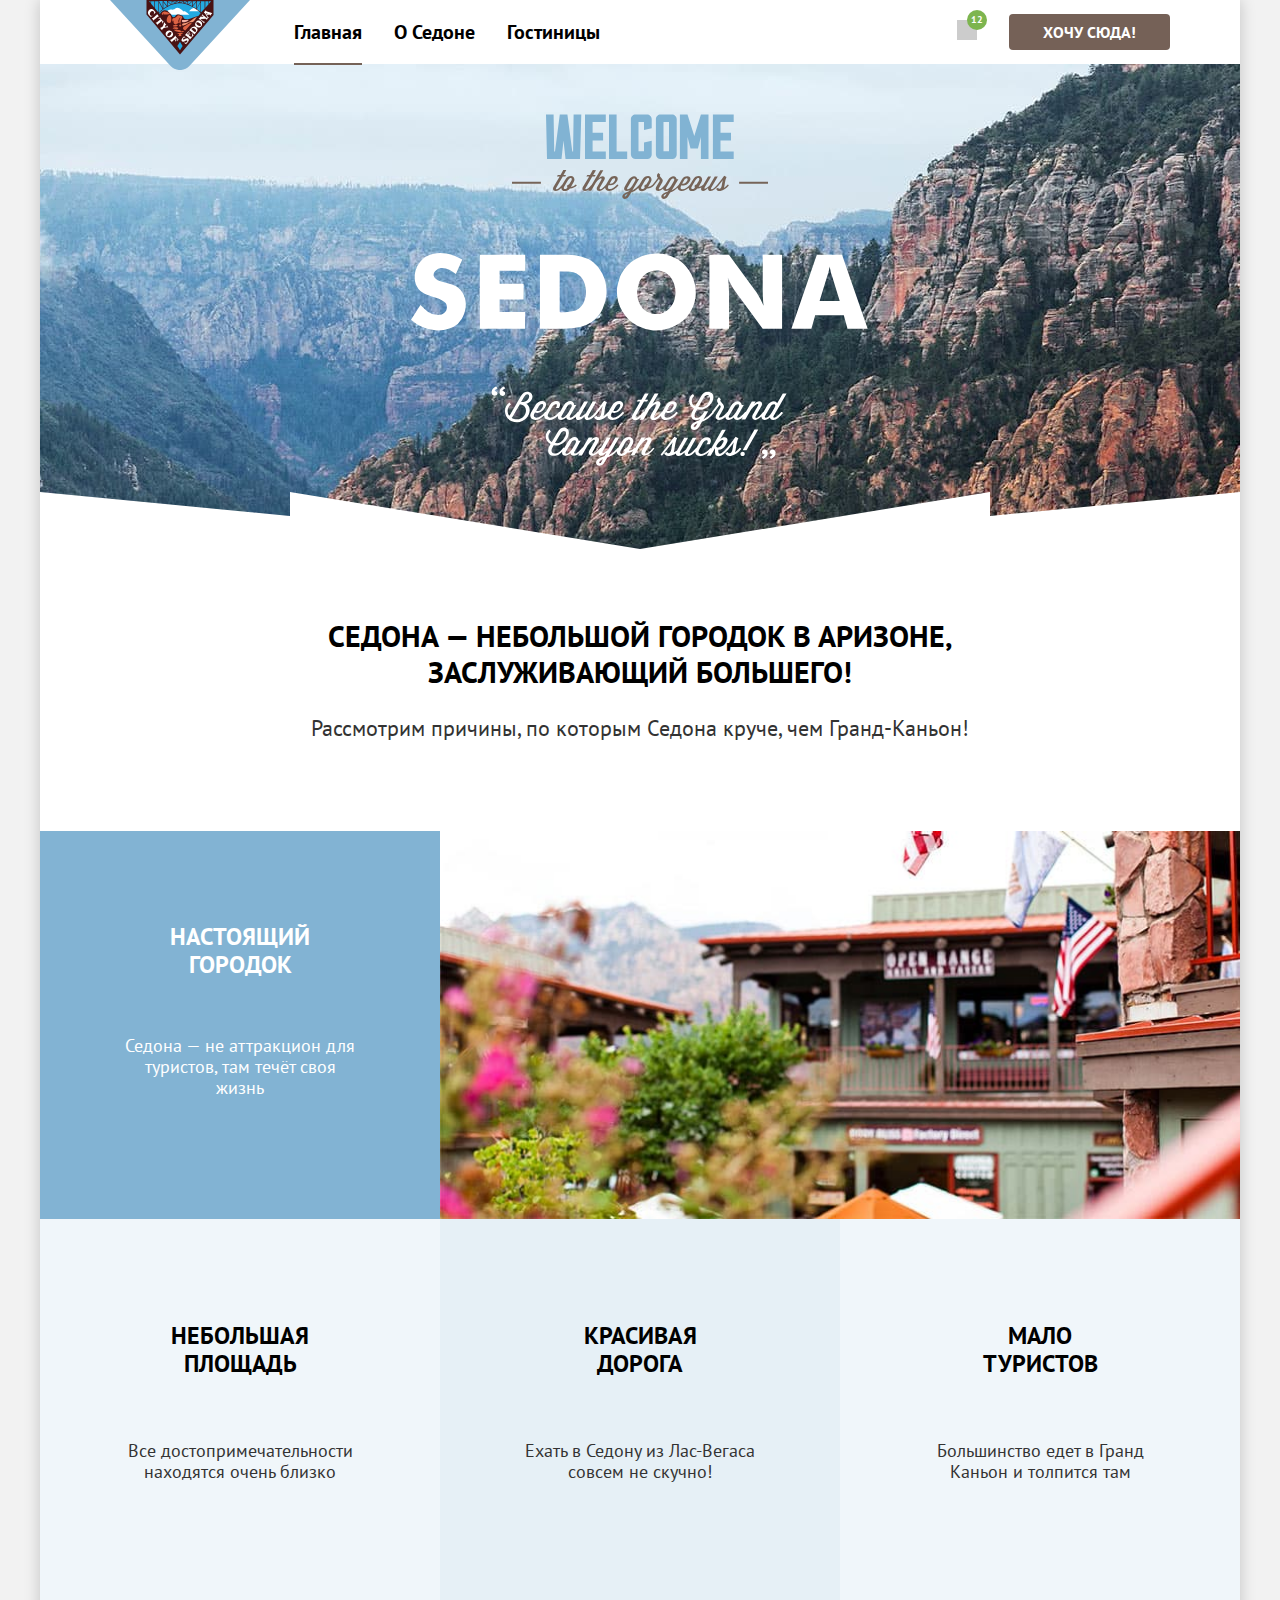
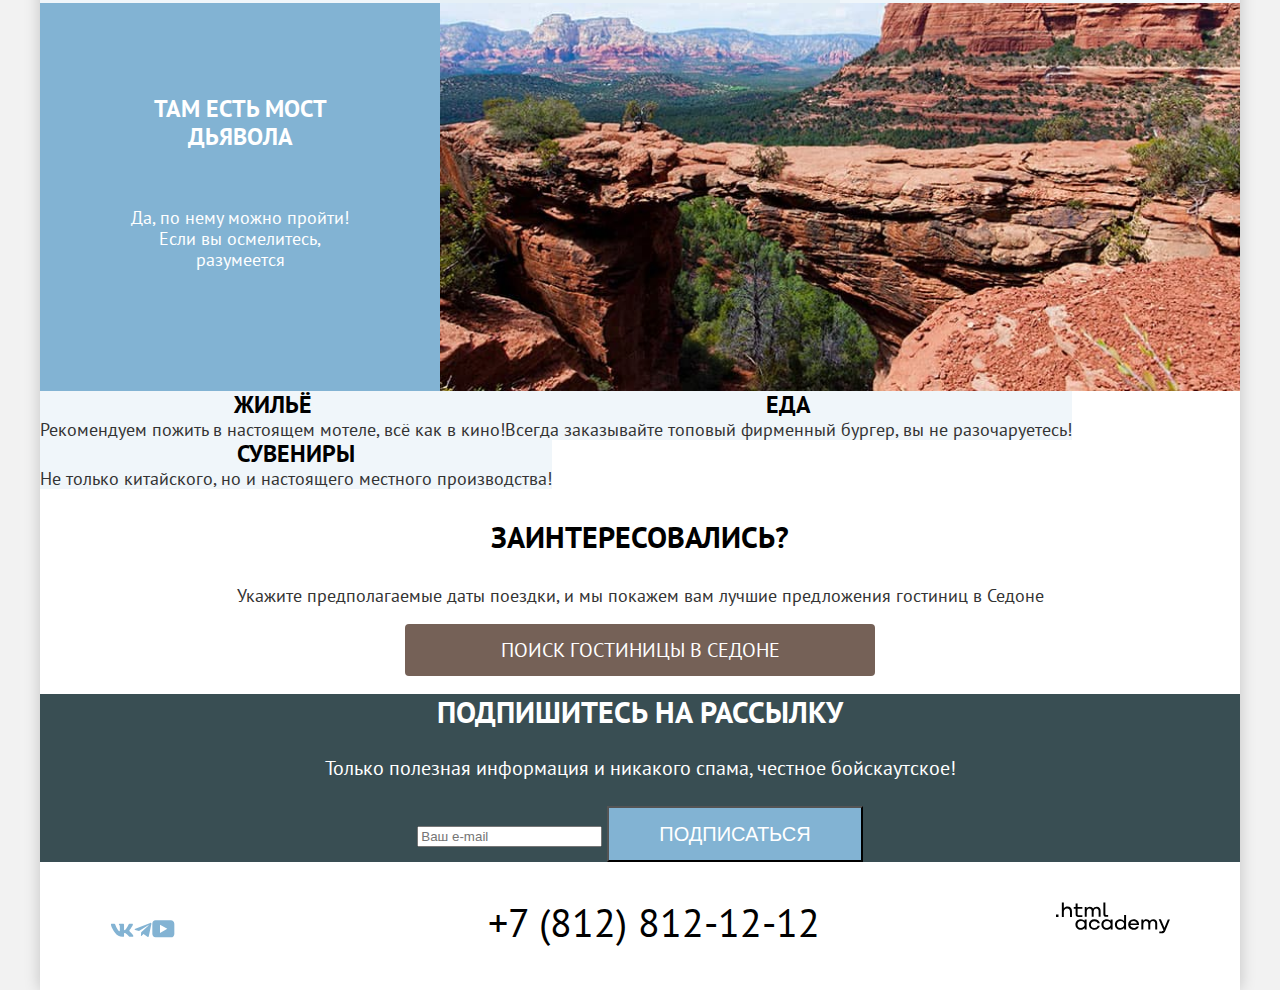
==== commit 0834e59b: "changes" ====
--- a/project/index.html
+++ b/project/index.html
@@ -10,12 +10,12 @@
 <body>
   <div class="page-container">
     <header class="header-navigation">
-      <nav>
+      <nav class="navigation">
         <a class="logo-header-navigation" href="#">
           <img class="logo-header" src="images/logo.svg" alt="Логотип сайта о Седоне" width="140" height="70">
         </a>
         <ul class="navigation-list">
-          <li class="navigation-item">
+          <li class="navigation-item navigation-item-active">
             <a class="navigation-link navigation-link-current" href="#">Главная</a>
           </li>
           <li class="navigation-item">
@@ -25,20 +25,20 @@
             <a class="navigation-link" href="catalog.html">Гостиницы</a>
           </li>
         </ul>
-        <ul class="navigation-list navigaion-user">
-          <li class="navigation-item">
+        <ul class="navigation-list navigation-user">
+          <li class="navigation-item navigation-link-search">
             <a class="navigation-link" href="#">
               <span class="visually-hidden">Поиск</span>
             </a>
           </li>
           <li class="navigation-item">
-            <a class="navigation-link" href="#">
+            <a class="navigation-link navigation-link-favorites" href="#">
               <span class="visually-hidden">Избранное</span>
               <span class="likes-number">12</span>
             </a>
           </li>
           <li class="navigation-item">
-            <a class="navigation-link want" href="#">Хочу сюда!</a>
+            <a class="navigation-link navigation-link-want" href="#">Хочу сюда!</a>
           </li>
         </ul>
       </nav>
@@ -46,45 +46,71 @@
     <main class="main-index">
       <h1 class="visually-hidden">Добро пожаловать в Седону</h1>
       <section class="welcome">
+        <h2 class="visually-hidden">О Седоне</h2>
         <img src="images/welcome.svg" alt="Приветствие" class="welcome-image" width="458" height="352">
-        <h2 class="visually-hidden">О Седоне</h2>
       </section>
       <section class="advantages">
-        <h2 class="visually-hidden" id="Sedona">Преимущества</h2>
-        <p class="advantages-main">Седона — небольшой городок в Аризоне, заслуживающий большего!</p>
-        <p class="advantages-reasons">Рассмотрим причины, по которым Седона круче, чем Гранд-Каньон!</p>
+        <div class="advantages-intro">
+          <h2 class="visually-hidden" id="Sedona">Преимущества</h2>
+          <p class="advantages-intro-title">Седона — небольшой городок в Аризоне, заслуживающий большего!</p>
+          <p class="advantages-intro-text">Рассмотрим причины, по которым Седона круче, чем Гранд-Каньон!</p>
+        </div>
         <ul class="advantages-list">
-          <li class="advantages-item">
-            <h3 class="advantages-title picture-title">Настоящий городок</h3>
-            <p class="advantages-text picture-text">Все достопримечательности находятся очень близко</p>
-            <img src="images/photo-1.jpg" alt="Вид на городок" class="advantages-image-town" width="800" height="384">
+          <li class="advantages-item advantages-item-open">
+            <div class="advantages-container-picture">
+              <h3 class="advantages-title picture-title">Настоящий городок</h3>
+              <p class="advantages-text picture-text">Седона — не аттракцион для туристов, там течёт своя жизнь</p>
+            </div>
+            <div class="advantages-image">
+              <img src="images/photo-1.jpg" alt="Вид на городок" class="advantages-image-town" width="800" height="384">
+            </div>
           </li>
           <li class="advantages-item">
-            <h3 class="advantages-title">Красивая дорога</h3>
-            <p class="advantages-text">Ехать в Седону из Лас-Вегаса совсем не скучно!</p>
+            <div class="advantages-container">
+              <h3 class="advantages-title">Небольшая площадь</h3>
+              <p class="advantages-text">Все достопримечательности находятся очень близко</p>
+            </div>
           </li>
           <li class="advantages-item">
-            <h3 class="advantages-title">Мало туристов</h3>
-            <p class="advantages-text">Большинство едет в Гранд Каньон и толпится там</p>
+            <div class="advantages-container dark-one">
+              <h3 class="advantages-title">Красивая дорога</h3>
+              <p class="advantages-text">Ехать в Седону из Лас-Вегаса совсем не скучно!</p>
+            </div>
           </li>
           <li class="advantages-item">
-            <h3 class="advantages-title picture-title">Там есть мост дьявола</h3>
-            <p class="advantages-text picture-text">Да, по нему можно пройти! Если вы осмелитесь, разумеется</p>
-            <img src="images/photo-2.jpg" alt="Мост дьявола" class="advantages-item-bridge" width="800" height="384">
+            <div class="advantages-container">
+              <h3 class="advantages-title">Мало туристов</h3>
+              <p class="advantages-text">Большинство едет в Гранд Каньон и толпится там</p>
+            </div>
+          </li>
+          <li class="advantages-item advantages-item-open">
+            <div class="advantages-container-picture">
+              <h3 class="advantages-title picture-title">Там есть мост дьявола</h3>
+              <p class="advantages-text picture-text">Да, по нему можно пройти! Если вы осмелитесь, разумеется</p>
+            </div>
+            <div class="advantages-image">
+              <img src="images/photo-2.jpg" alt="Мост дьявола" class="advantages-image-bridge" width="800" height="384">
+            </div>
           </li>
         </ul>
         <ul class="advantages-advice-list">
           <li class="advantages-advice-item">
-            <h3 class="advantages-advice-title">Жильё</h3>
-            <p class="advantages-advice-text">Рекомендуем пожить в настоящем мотеле, всё как в кино!</p>
+            <div class="advantages-container">
+              <h3 class="advantages-advice-title">Жильё</h3>
+              <p class="advantages-advice-text">Рекомендуем пожить в настоящем мотеле, всё как в кино!</p>
+            </div>
           </li>
           <li class="advantages-advice-list">
-            <h3 class="advantages-advice-title">Еда</h3>
-            <p class="advantages-advice-text">Всегда заказывайте топовый фирменный бургер, вы не разочаруетесь!</p>
+            <div class="advantages-container">
+              <h3 class="advantages-advice-title">Еда</h3>
+              <p class="advantages-advice-text">Всегда заказывайте топовый фирменный бургер, вы не разочаруетесь!</p>
+            </div>
           </li>
           <li class="advantages-advice-list">
-            <h3 class="advantages-advice-title">Сувениры</h3>
-            <p class="advantages-advice-text">Не только китайского, но и настоящего местного производства!</p>
+            <div class="advantages-container">
+              <h3 class="advantages-advice-title">Сувениры</h3>
+              <p class="advantages-advice-text">Не только китайского, но и настоящего местного производства!</p>
+            </div>
           </li>
         </ul>
       </section>
@@ -107,36 +133,44 @@
           <button class="button" type="submit">Подписаться</button>
         </form>
       </section>
-      <section class="contacts">
-        <h2 class="visually-hidden">Контакты</h2>
-        <ul class="socials-list">
-          <li class="social-item">
-            <a href="https://vk.com/htmlacademy" class="socials">
-              <span class="visually-hidden">Vkontakte</span>
-              <img class="socials" src="images/socials/Vector.svg" alt="Вконтакте" width="24" height="14">
-            </a>
-          </li>
-          <li class="social-item">
-            <a href="https://t.me/htmlacademy" class="socials">
-              <span class="visually-hidden">Telegram</span>
-              <img src="images/socials/Vector-1.svg" alt="Телеграм" class="socials" width="18" height="15,1">
-            </a>
-          </li>
-          <li class="social-item">
-            <a href="https://www.youtube.com/user/htmlacademyru" class="socials">
-              <span class="visually-hidden">Youtube</span>
-              <img class="socials" src="images/socials/Vector-2.svg">
-            </a>
-          </li>
-        </ul>
-      </section>
-      <address class="contacts-number">
-        <a class="contacts-phone" href="tel:+78128121212">+7 (812) 812-12-12</a>
-      </address>
-      <a class="contacts-logo" href="https://htmlacademy.ru/">
-        <img class="logo-contacts" src="images/HTML Academy.svg" alt="Логотип сайта разработчика" width="114,9"
-          height="32,9">
-      </a>
+      <div class="contacts-container">
+        <section class="contacts">
+          <div class="contacts-block">
+            <h2 class="visually-hidden">Контакты</h2>
+            <ul class="socials-list">
+              <li class="social-item">
+                <a href="https://vk.com/htmlacademy" class="socials">
+                  <span class="visually-hidden">Vkontakte</span>
+                  <img class="socials" src="images/socials/Vector.svg" alt="Вконтакте" width="24" height="14">
+                </a>
+              </li>
+              <li class="social-item">
+                <a href="https://t.me/htmlacademy" class="socials">
+                  <span class="visually-hidden">Telegram</span>
+                  <img src="images/socials/Vector-1.svg" alt="Телеграм" class="socials" width="18" height="15,1">
+                </a>
+              </li>
+              <li class="social-item">
+                <a href="https://www.youtube.com/user/htmlacademyru" class="socials">
+                  <span class="visually-hidden">Youtube</span>
+                  <img class="socials" src="images/socials/Vector-2.svg">
+                </a>
+              </li>
+            </ul>
+          </div>
+        </section>
+        <div class="contacts-block">
+          <address class="contacts-number">
+            <a class="contacts-phone" href="tel:+78128121212">+7 (812) 812-12-12</a>
+          </address>
+        </div>
+        <div class="contacts-block">
+          <a class="contacts-logo" href="https://htmlacademy.ru">
+            <img class="logo-contacts" src="images/HTML Academy.svg" alt="Логотип сайта разработчика" width="114,9"
+              height="32,9">
+          </a>
+        </div>
+      </div>
     </footer>
   </div>
 </body>
--- a/project/styles/style.css
+++ b/project/styles/style.css
@@ -2,7 +2,7 @@
   font-family: "PT Sans";
   font-weight: 400;
   font-style: normal;
-  src: url("../../fonts/ptsans-400.woff2") format("woff2");
+  src: url("../fonts/ptsans-400.woff2") format("woff2");
   font-display: swap;
 }
 
@@ -10,11 +10,32 @@
   font-family: "PT Sans";
   font-weight: 700;
   font-style: normal;
-  src: url("../../fonts/ptsans-700.woff2") format("woff2");
+  src: url("../fonts/ptsans-700.woff2") format("woff2");
   font-display: swap;
 }
 
+.visually-hidden {
+  position: absolute;
+  width: 1px;
+  height: 1px;
+  margin: -1px;
+  padding: 0;
+  overflow: hidden;
+  border: 0;
+  clip: rect(0 0 0 0);
+}
+
+html {
+  height: 100%;
+}
+
 body {
+  display: flex;
+  flex-direction: column;
+  min-height: 100vh;
+
+  padding: 0;
+  margin: 0;
   font-family: "PT Sans", sans-serif;
   font-size: 18px;
   line-height: 21px;
@@ -22,46 +43,158 @@
   background-color: #f2f2f2;
 }
 
-
-div {
+.page-container {
+  display: flex;
+  flex-direction: column;
+  min-height: 100vh;
+  margin: 0 auto;
   width: 1200px;
+  background-color: #ffffff;
+  box-shadow: 0 0 15px rgba(0, 0, 0, 0.2);
+}
+
+.main-index {
+  flex-grow: 1;
 }
 
 .header-navigation {
+  display: flex;
+  justify-content: center;
   background-color: #ffffff;
   color: black;
 }
 
+.navigation {
+  position: relative;
+  display: flex;
+  width: 1060px;
+  justify-content: space-between;
+  /* margin: 0 auto; */
+}
+
+.logo-header-navigation {
+  position: absolute;
+  left: 0;
+  top: 0;
+}
+
+.navigation-list {
+  display: flex;
+  flex-wrap: wrap;
+  padding: 0;
+  margin: 0;
+  margin-left: 184px;
+  list-style: none;
+  /* width: 450px; */
+}
+
+.navigation-user {
+  display: flex;
+  flex-wrap: wrap;
+  align-items: center;
+}
+
+.navigation-item {
+  position: relative;
+  margin-right: 32px;
+}
+
+.navigation-item:last-of-type {
+  margin-right: 0;
+}
+
+.navigation-item-active::after {
+  content: '';
+  position: absolute;
+  bottom: -1px;
+
+  display: block;
+  height: 2px;
+  width: 100%;
+  background-color: #756257;
+
+}
+
 .navigation-link {
+  display: inline-block;
+  padding-top: 20px;
+  padding-bottom: 20px;
   font-weight: 700;
   font-size: 20px;
   line-height: 24px;
-  color: inherit;
+  color: #000000;
   text-align: left;
-  vertical-align: top;
   text-decoration: none;
 }
 
-.want {
+.navigation-link-search {
+
+}
+
+.navigation-link-favorites {
+  position: relative;
+ min-width: 20px;
+  min-height: 20px;
+  background-color: #cccccc;
+  padding: 0;
+}
+
+.likes-number {
+  position: absolute;
+  right: -50%;
+  top: -50%;
+  display: flex;
+  justify-content: center;
+  align-items: center;
+  width: 20px;
+  height: 20px;
+  border-radius: 50%;
+  color: #ffffff;
+  font-size: 10px;
+  line-height: 10px;
+  background-color: #7DB54F;
+}
+
+.navigation-link-want {
   font-size: 16px;
   line-height: 20px;
   text-transform: uppercase;
   color: #ffffff;
   background-color: #756157;
   text-align: center;
-}
-
-.main-index {
-  background-image: url("../images/index-background.jpg");
-  text-align: center;
-  background-color: #ffffff;
+  display: inline-block;
+  padding: 8px 34px;
+  min-width: 160px;
+  box-sizing: border-box;
+  max-width: 260px;
+  border-radius: 4px;
+}
+
+.welcome {
+  height: 485px;
+  background-image:
+    url("../images/banner-decoration.svg"),
+    url("../images/index-background.jpg");
+  text-align: center;
+  background-color: #394e53;
   background-repeat: no-repeat;
-  background-size: 100% auto;
-  height: 485px;
-}
-
-.advantages-main,
-.question {
+  background-position: bottom, top;
+  background-size: auto;
+  box-sizing: border-box;
+  padding-top: 50px;
+}
+
+
+.advantages-intro {
+  padding-top: 69px;
+  padding-bottom: 90px;
+}
+
+.advantages-intro-title {
+  width: 740px;
+  padding: 0;
+  margin: 0 auto;
+  margin-bottom: 25px;
   font-weight: 700;
   font-size: 30px;
   line-height: 36px;
@@ -70,24 +203,135 @@
   text-align: center;
 }
 
-.advantages-title,
-.advantages-advice-title {
-  text-transform: uppercase;
+.advantages-intro-text {
+  padding: 0;
+  margin: 0 auto;
+  font-size: 22px;
+  line-height: 26px;
+  text-align: center;
+
+}
+
+.advantages-list {
+  list-style: none;
+  display: flex;
+  flex-wrap: wrap;
+  margin: 0;
+  padding: 0;
+}
+
+.advantages-advice-list {
+  list-style: none;
+  display: flex;
+  flex-wrap: wrap;
+  margin: 0;
+  padding: 0;
+}
+
+/* div в списках - лишние? */
+
+/* вложенность флекс во флекс чтобы был одинаковый размер. нельзя задавать высоту контенту */
+
+.advantages-item {
+  display: flex;
+  /* height: 384px; */
+  width: 400px;
+}
+
+.advantages-item-open {
+  width: 100%;
+}
+
+.advantages-image {
+  width: 800px;
+  height: 100%;
+  overflow: hidden;
+}
+
+.advantages-image-bridge,
+.advantages-image-town {
+  height: 100%;
+  width: auto;
+}
+
+.question,
+.form-label {
+  font-weight: 700;
+  font-size: 30px;
+  line-height: 36px;
+  text-transform: uppercase;
+  color: black;
+  text-align: center;
+}
+
+.advantages-container {
+  background-color: rgba(131, 179, 211, 0.12);
+}
+
+.advantages-container-picture {
+  background-color: #82B3D3;
+  width: 400px;
+}
+
+.advantages-title {
+  text-align: center;
+  text-transform: uppercase;
+  margin: 0 auto;
+  padding: 0;
+  padding-top: 103px;
+  width: 175px;
   font-weight: 700;
   font-size: 24px;
   line-height: 28px;
   color: black;
 }
 
+.advantages-advice-title {
+  text-align: center;
+  text-transform: uppercase;
+  margin: 0;
+  padding: 0;
+  font-weight: 700;
+  font-size: 24px;
+  line-height: 28px;
+  color: black;
+}
+
+.advantages-text  {
+  width: 230px;
+  text-align: center;
+  margin: 62px 85px 121px;
+  padding: 0;
+}
+
+
+.advantages-advice-text {
+  text-align: center;
+  margin: 0;
+  padding: 0;
+}
+
+.dark-one {
+  background-color: rgba(131, 179, 211, 0.2);
+}
+
+/* блоки с картинками по пикселям не сошлись на 4  */
+
 .picture-title {
-  text-transform: uppercase;
-  color: #ffffff;
-  background-color: #82B3D3;
+  color: #ffffff;
+  padding: 0;
+  padding-top: 92px;
 }
 
 .picture-text {
   color: #ffffff;
-  background-color: #82B3D3;
+  margin: 56px 85px 111px;
+  padding: 0;
+}
+
+.search-hotel,
+.subscribe {
+  text-align: center;
 }
 
 .search-link {
@@ -96,14 +340,103 @@
   text-transform: uppercase;
   color: #ffffff;
   background-color: #756157;
-  text-align: center;
   text-decoration: none;
-}
-
-.page-footer {
-  background-image: url("../images/Subscribe.png");
+  display: inline-block;
+  border-radius: 4px;
+  padding: 8px 50px;
+  min-width: 370px;
+  max-width: 450px;
+}
+
+
+.subscribe {
+  background-image: url("../images/subscribe.png");
+  background-color: #394e53;
+}
+
+.button {
+  font-size: 20px;
+  line-height: 36px;
+  text-transform: uppercase;
+  color: #ffffff;
+  background-color: #82B3D3;
+  padding: 8px 50px;
+  min-width: 232px;
+  max-width: 300px;
+}
+
+
+.form-label,
+.subscribe-text {
+  color: white;
+  /*   background-color: #394e53; */
+}
+
+.contacts-container {
+  display: flex;
+  justify-content: space-between;
+  margin: 40px 70px 30px;
+}
+
+
+.socials-list {
+  list-style: none;
+  display: flex;
+  width: 142px;
+  padding: 0;
+}
+
+.subscribe-text {
+  font-size: 20px;
+  line-height: 36px;
 }
 
 .contacts-number {
   font-style: normal;
-}
+  text-align: center;
+  width: 720px;
+}
+
+.contacts-phone {
+  text-decoration: none;
+  color: #000000;
+  font-size: 40px;
+  line-height: 40px;
+}
+
+.contacts-logo {
+  width: 115px;
+}
+
+.picture-container {
+  background-image: url("../images/filter.png");
+  background-color: #394e53;
+}
+
+.filter-search {
+  display: flex;
+}
+
+.product-list {
+  display: flex;
+  flex-wrap: wrap;
+  list-style: none;
+  padding: 0;
+}
+
+.product-container {
+  width: 340px;
+}
+
+.results-container {
+  margin: 50px 70px 60px;
+}
+
+.product-card-image {
+  margin: 20px;
+}
+
+.pagination {
+  display: flex;
+  list-style: none;
+}
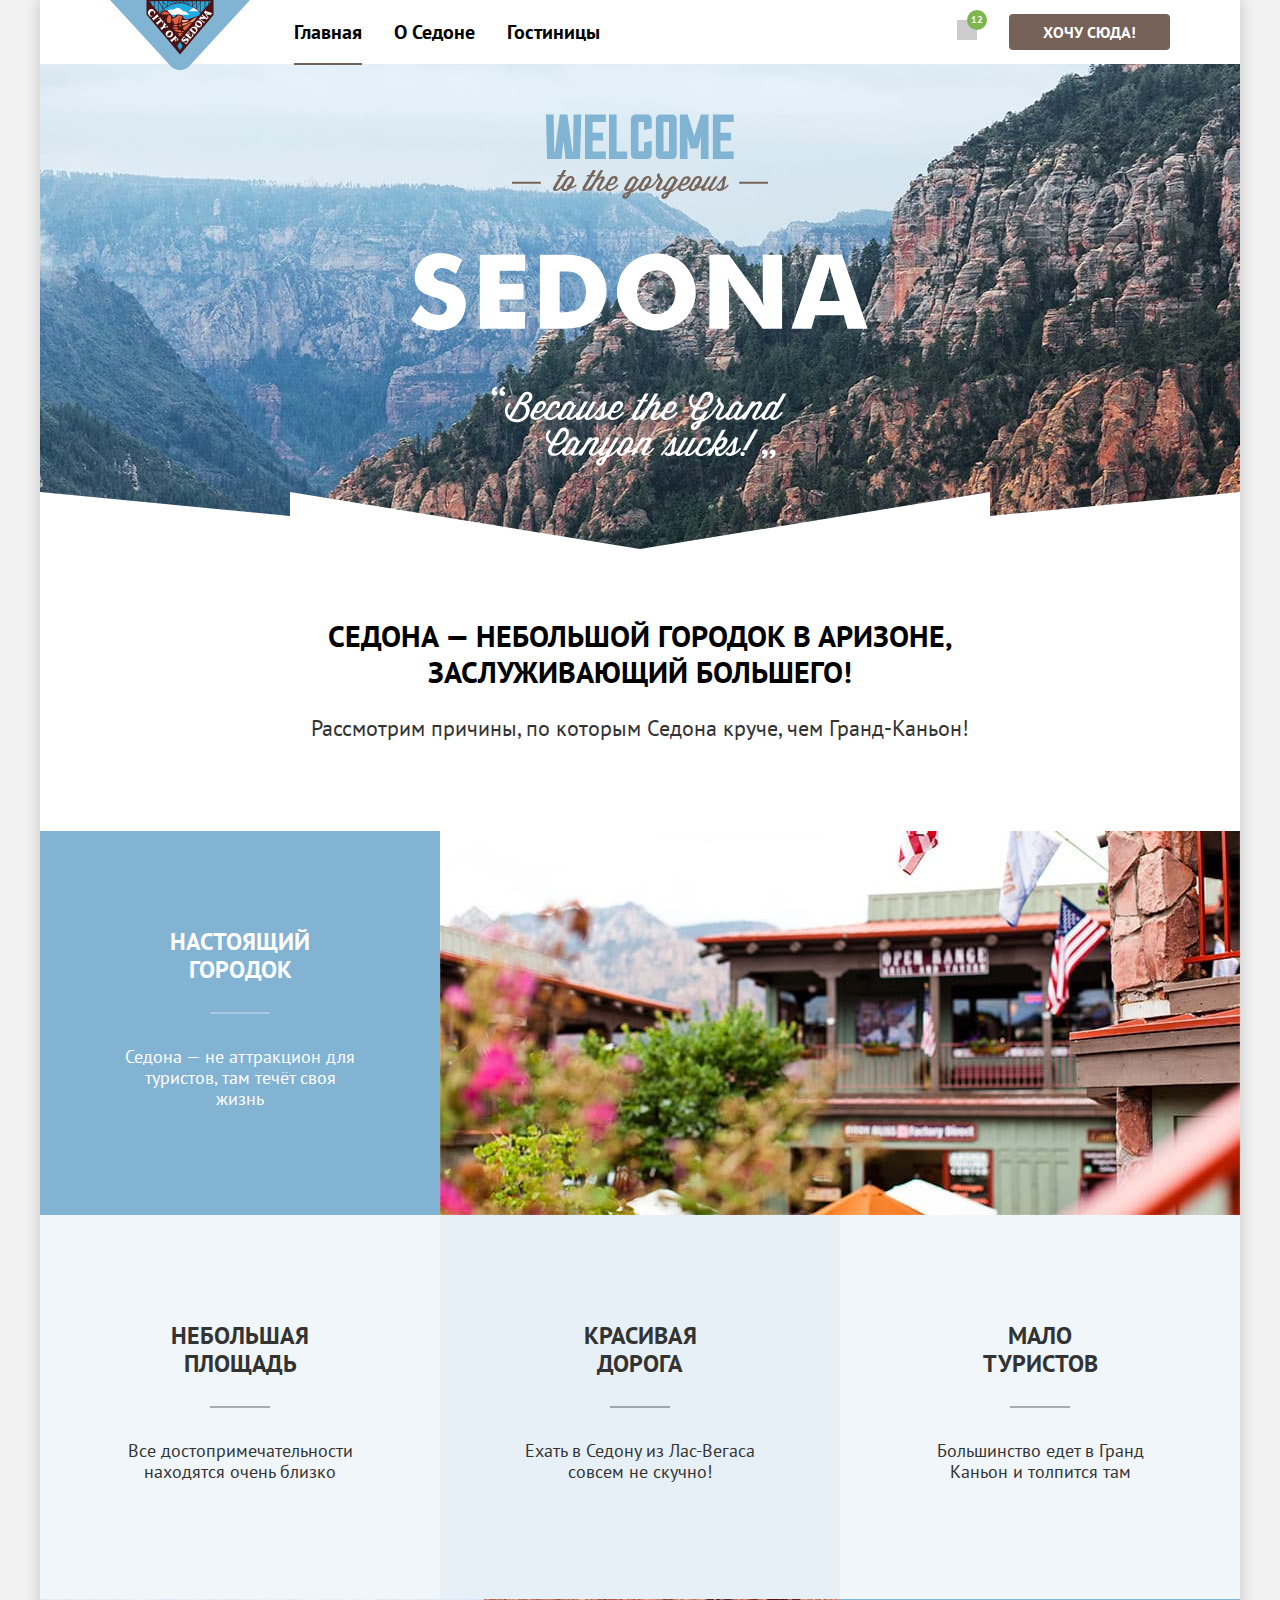
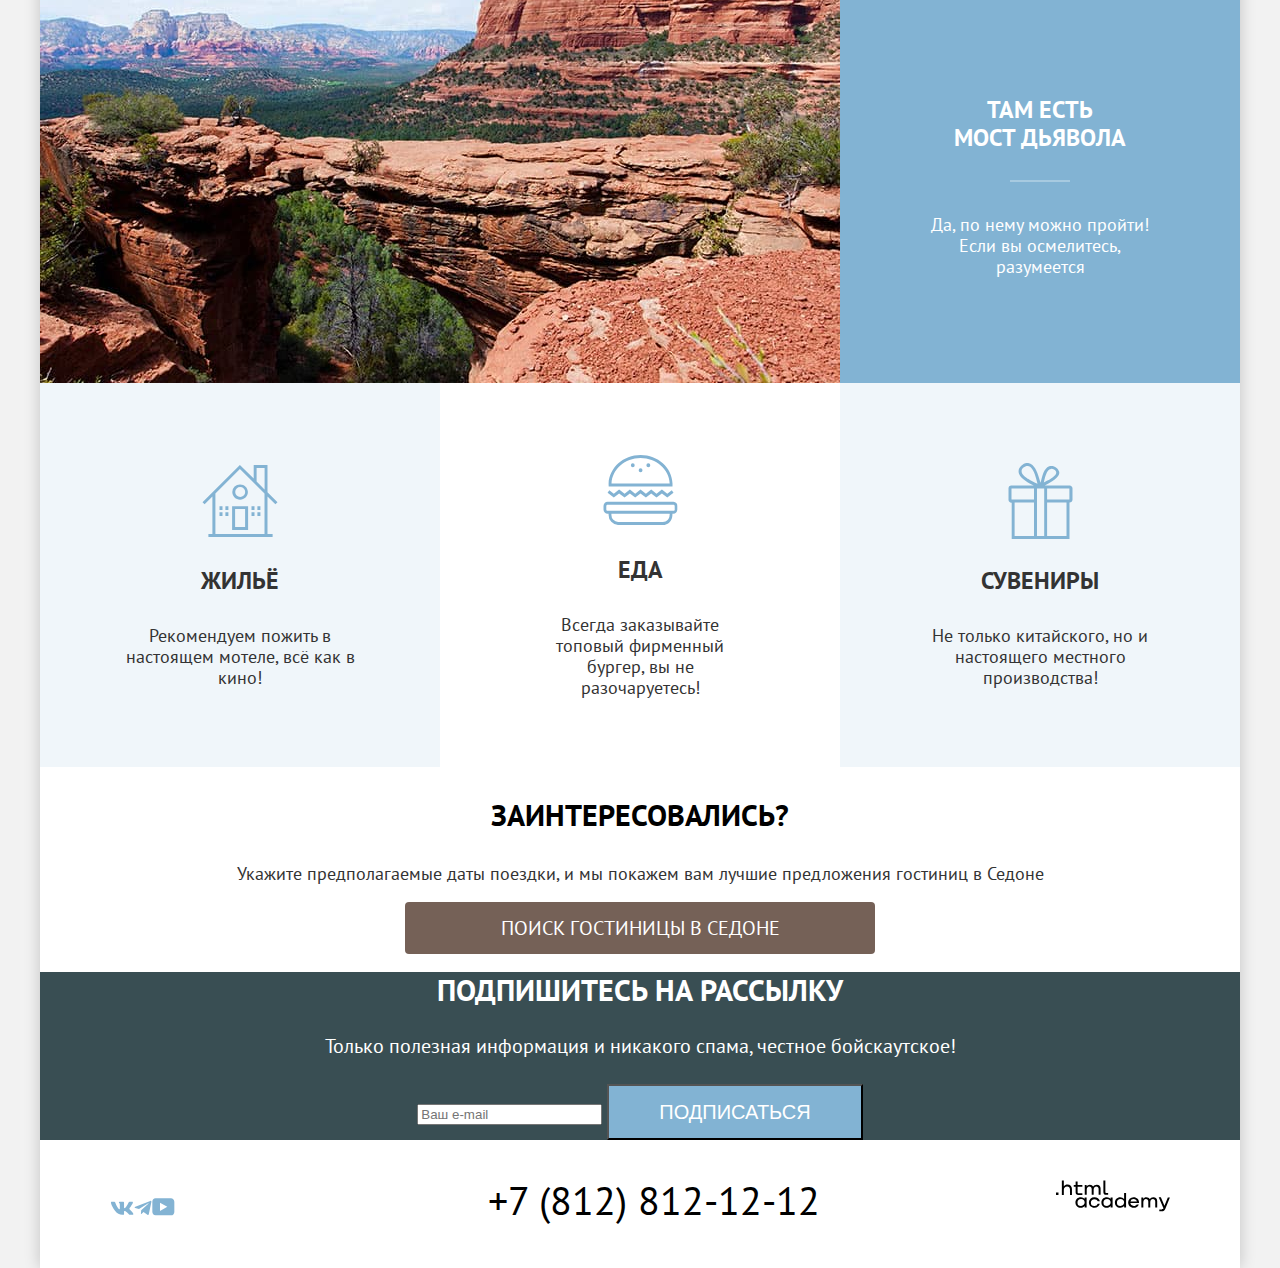
==== commit 99bcb8c0: "Merge pull request #4 from Rashkeeva/master" ====
--- a/project/index.html
+++ b/project/index.html
@@ -57,59 +57,70 @@
         </div>
         <ul class="advantages-list">
           <li class="advantages-item advantages-item-open">
-            <div class="advantages-container-picture">
-              <h3 class="advantages-title picture-title">Настоящий городок</h3>
-              <p class="advantages-text picture-text">Седона — не аттракцион для туристов, там течёт своя жизнь</p>
+            <div class="advantages-container advantages-container-picture">
+              <h3 class="advantages-title">Настоящий<br>городок</h3>
+              <p class="advantages-text">Седона — не аттракцион для туристов, там течёт своя жизнь</p>
             </div>
-            <div class="advantages-image">
-              <img src="images/photo-1.jpg" alt="Вид на городок" class="advantages-image-town" width="800" height="384">
+            <div class="advantages-image-wrapper">
+              <img src="images/photo-1.jpg" alt="Вид на городок" width="800" height="384">
             </div>
           </li>
           <li class="advantages-item">
             <div class="advantages-container">
-              <h3 class="advantages-title">Небольшая площадь</h3>
+              <h3 class="advantages-title">Небольшая<br>площадь</h3>
               <p class="advantages-text">Все достопримечательности находятся очень близко</p>
             </div>
           </li>
           <li class="advantages-item">
             <div class="advantages-container dark-one">
-              <h3 class="advantages-title">Красивая дорога</h3>
+              <h3 class="advantages-title">Красивая<br>дорога</h3>
               <p class="advantages-text">Ехать в Седону из Лас-Вегаса совсем не скучно!</p>
             </div>
           </li>
           <li class="advantages-item">
             <div class="advantages-container">
-              <h3 class="advantages-title">Мало туристов</h3>
+              <h3 class="advantages-title">Мало<br>туристов</h3>
               <p class="advantages-text">Большинство едет в Гранд Каньон и толпится там</p>
             </div>
           </li>
           <li class="advantages-item advantages-item-open">
-            <div class="advantages-container-picture">
-              <h3 class="advantages-title picture-title">Там есть мост дьявола</h3>
-              <p class="advantages-text picture-text">Да, по нему можно пройти! Если вы осмелитесь, разумеется</p>
+            <div class="advantages-image-wrapper">
+              <img src="images/photo-2.jpg" alt="Мост дьявола" width="800" height="384">
             </div>
-            <div class="advantages-image">
-              <img src="images/photo-2.jpg" alt="Мост дьявола" class="advantages-image-bridge" width="800" height="384">
+            <div class="advantages-container advantages-container-picture">
+              <h3 class="advantages-title">Там есть<br>мост дьявола</h3>
+              <p class="advantages-text">Да, по нему можно пройти! Если вы осмелитесь, разумеется</p>
             </div>
           </li>
         </ul>
         <ul class="advantages-advice-list">
-          <li class="advantages-advice-item">
+          <li class="advantages-item">
             <div class="advantages-container">
-              <h3 class="advantages-advice-title">Жильё</h3>
-              <p class="advantages-advice-text">Рекомендуем пожить в настоящем мотеле, всё как в кино!</p>
+              <div class="advantages-icon">
+                <img src="images/layers/Vector.svg" alt="house">
+              </div>
+              <h3 class="advantages-title">Жильё</h3>
+              <p class="advantages-text">Рекомендуем пожить в настоящем мотеле, всё как в кино!</p>
             </div>
           </li>
-          <li class="advantages-advice-list">
+
+          <li class="advantages-item">
             <div class="advantages-container">
-              <h3 class="advantages-advice-title">Еда</h3>
-              <p class="advantages-advice-text">Всегда заказывайте топовый фирменный бургер, вы не разочаруетесь!</p>
+              <div class="advantages-icon">
+                <img src="images/layers/food.svg" alt="food">
+              </div>
+              <h3 class="advantages-title">Еда</h3>
+              <p class="advantages-text">Всегда заказывайте топовый фирменный бургер, вы не разочаруетесь!</p>
             </div>
           </li>
-          <li class="advantages-advice-list">
+
+          <li class="advantages-item">
             <div class="advantages-container">
-              <h3 class="advantages-advice-title">Сувениры</h3>
-              <p class="advantages-advice-text">Не только китайского, но и настоящего местного производства!</p>
+              <div class="advantages-icon">
+                <img src="images/layers/Vector-1.svg" alt="souvenirs">
+              </div>
+              <h3 class="advantages-title">Сувениры</h3>
+              <p class="advantages-text">Не только китайского, но и настоящего местного производства!</p>
             </div>
           </li>
         </ul>
@@ -166,7 +177,7 @@
         </div>
         <div class="contacts-block">
           <a class="contacts-logo" href="https://htmlacademy.ru">
-            <img class="logo-contacts" src="images/HTML Academy.svg" alt="Логотип сайта разработчика" width="114,9"
+            <img class="logo-contacts" src="images/html-academy.svg" alt="Логотип сайта разработчика" width="114,9"
               height="32,9">
           </a>
         </div>
--- a/project/styles/style.css
+++ b/project/styles/style.css
@@ -69,7 +69,6 @@
   display: flex;
   width: 1060px;
   justify-content: space-between;
-  /* margin: 0 auto; */
 }
 
 .logo-header-navigation {
@@ -85,7 +84,6 @@
   margin: 0;
   margin-left: 184px;
   list-style: none;
-  /* width: 450px; */
 }
 
 .navigation-user {
@@ -228,30 +226,36 @@
   padding: 0;
 }
 
-/* div в списках - лишние? */
-
-/* вложенность флекс во флекс чтобы был одинаковый размер. нельзя задавать высоту контенту */
+.advantages-advice-list .advantages-title {
+  margin-top: 0;
+  margin-bottom: 30px;
+}
+
+.advantages-advice-list .advantages-title:after {
+  display: none;
+}
+
+.advantages-advice-list .advantages-item:nth-of-type(2) .advantages-container {
+  background-color: #fff;
+}
 
 .advantages-item {
   display: flex;
-  /* height: 384px; */
-  width: 400px;
+  height: 384px;
 }
 
 .advantages-item-open {
   width: 100%;
-}
-
-.advantages-image {
+  color: #ffffff;
+}
+
+.advantages-item-open .advantages-title:after {
+  background-color: #ffffff;
+}
+
+.advantages-image-wrapper {
   width: 800px;
   height: 100%;
-  overflow: hidden;
-}
-
-.advantages-image-bridge,
-.advantages-image-town {
-  height: 100%;
-  width: auto;
 }
 
 .question,
@@ -265,68 +269,59 @@
 }
 
 .advantages-container {
+  display: flex;
+  flex-direction: column;
+  align-items: center;
+  justify-content: center;
+  width: 400px;
   background-color: rgba(131, 179, 211, 0.12);
 }
 
 .advantages-container-picture {
   background-color: #82B3D3;
-  width: 400px;
 }
 
 .advantages-title {
-  text-align: center;
-  text-transform: uppercase;
-  margin: 0 auto;
-  padding: 0;
-  padding-top: 103px;
-  width: 175px;
+  position: relative;
+  text-align: center;
+  text-transform: uppercase;
+  padding: 0;
+  margin-top: -10px;
+  margin-bottom: 62px;
   font-weight: 700;
   font-size: 24px;
   line-height: 28px;
-  color: black;
-}
-
-.advantages-advice-title {
-  text-align: center;
-  text-transform: uppercase;
-  margin: 0;
-  padding: 0;
-  font-weight: 700;
-  font-size: 24px;
-  line-height: 28px;
-  color: black;
+}
+
+.advantages-title:after {
+  content: '';
+  position: absolute;
+  bottom: -30px;
+  left: 50%;
+  display: block;
+  height: 2px;
+  width: 60px;
+  margin-left: -30px;
+  background-color: #000000;
+  opacity: 0.3;
 }
 
 .advantages-text  {
   width: 230px;
   text-align: center;
-  margin: 62px 85px 121px;
-  padding: 0;
-}
-
-
-.advantages-advice-text {
-  text-align: center;
   margin: 0;
   padding: 0;
+}
+
+.advantages-icon {
+  display: flex;
+  align-items: center;
+  height: 76px;
+  margin-bottom: 28px;
 }
 
 .dark-one {
   background-color: rgba(131, 179, 211, 0.2);
-}
-
-/* блоки с картинками по пикселям не сошлись на 4  */
-
-.picture-title {
-  color: #ffffff;
-  padding: 0;
-  padding-top: 92px;
-}
-
-.picture-text {
-  color: #ffffff;
-  margin: 56px 85px 111px;
-  padding: 0;
 }
 
 .search-hotel,
@@ -348,7 +343,6 @@
   max-width: 450px;
 }
 
-
 .subscribe {
   background-image: url("../images/subscribe.png");
   background-color: #394e53;
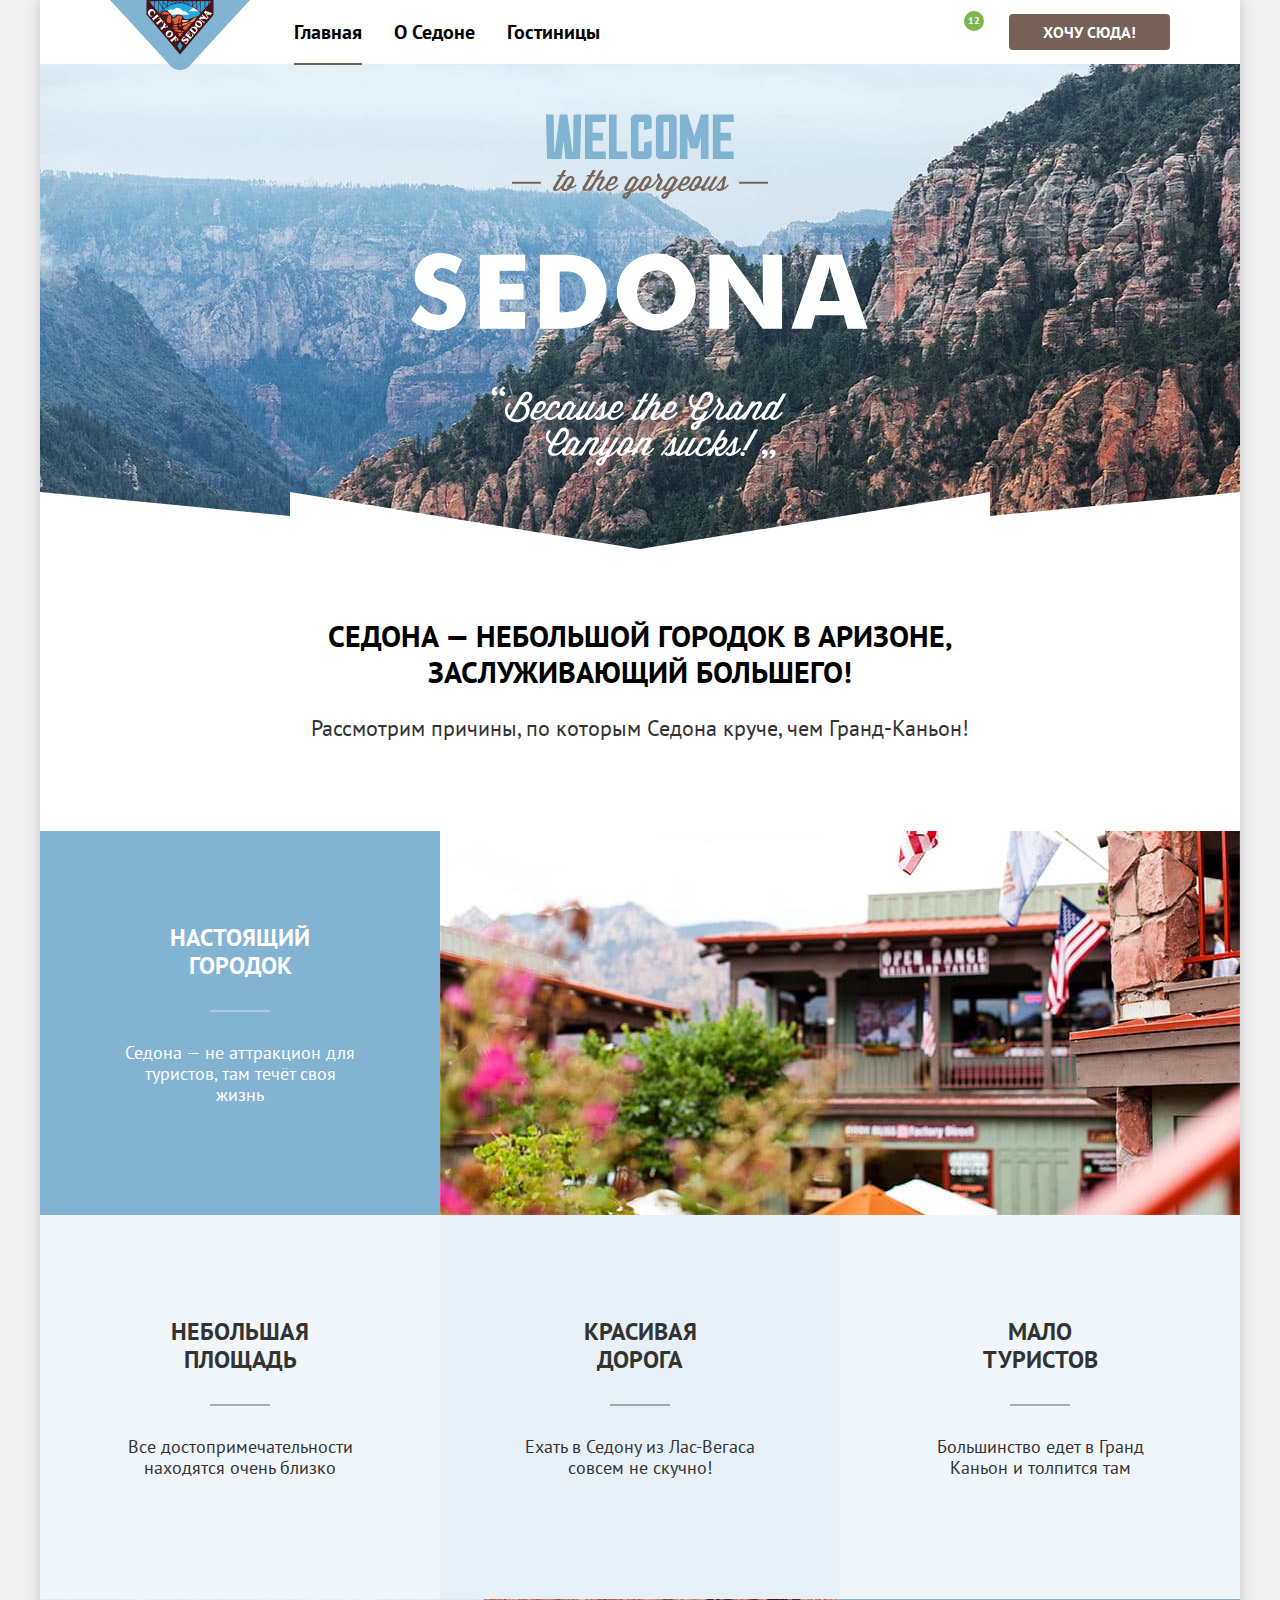
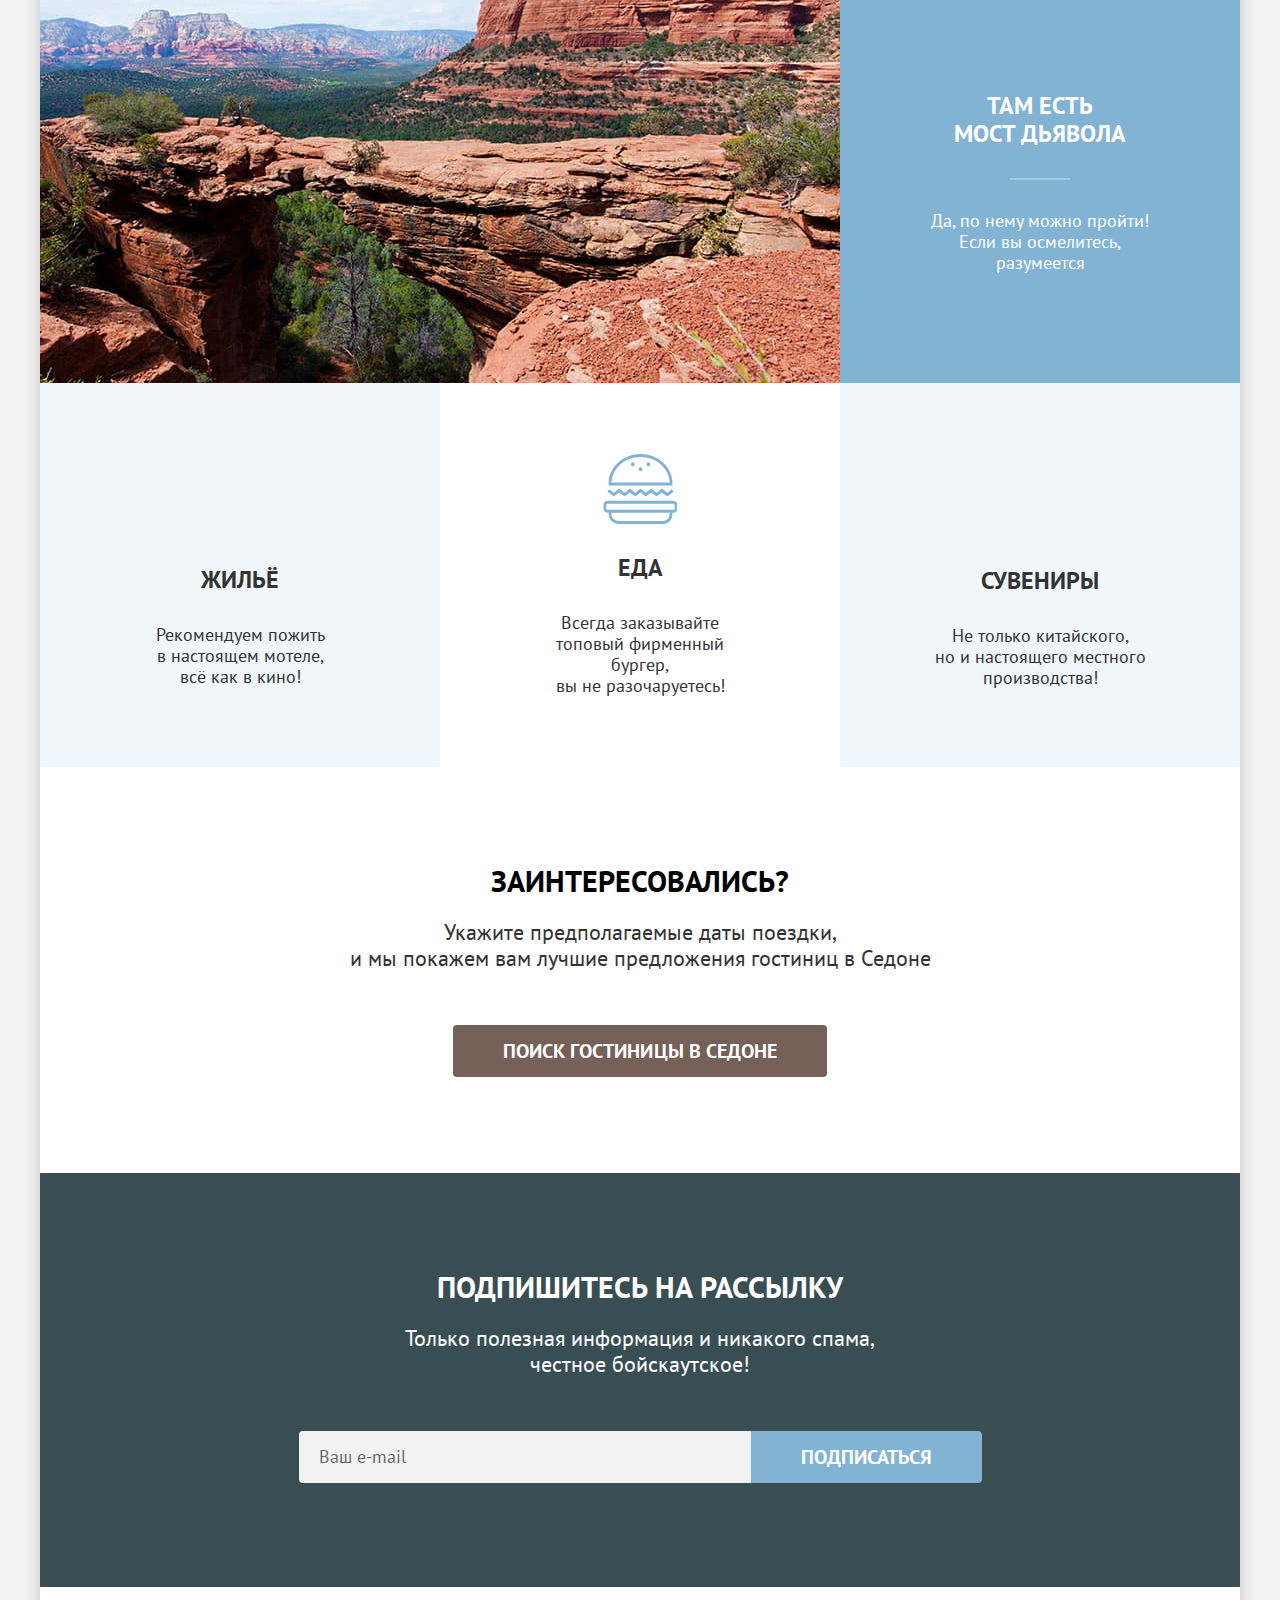
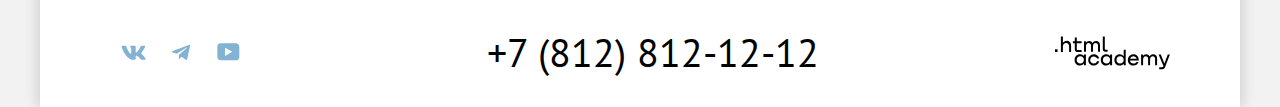
==== commit 7003d9b8: "all pages" ====
--- a/project/index.html
+++ b/project/index.html
@@ -16,7 +16,7 @@
         </a>
         <ul class="navigation-list">
           <li class="navigation-item navigation-item-active">
-            <a class="navigation-link navigation-link-current" href="#">Главная</a>
+            <a class="navigation-link" href="#">Главная</a>
           </li>
           <li class="navigation-item">
             <a class="navigation-link" href="#Sedona">О Седоне</a>
@@ -26,19 +26,19 @@
           </li>
         </ul>
         <ul class="navigation-list navigation-user">
-          <li class="navigation-item navigation-link-search">
+          <li class="navigation-item navigation-item-search">
             <a class="navigation-link" href="#">
               <span class="visually-hidden">Поиск</span>
             </a>
           </li>
-          <li class="navigation-item">
-            <a class="navigation-link navigation-link-favorites" href="#">
+          <li class="navigation-item navigation-item-favorites">
+            <a class="navigation-link" href="#">
               <span class="visually-hidden">Избранное</span>
               <span class="likes-number">12</span>
             </a>
           </li>
           <li class="navigation-item">
-            <a class="navigation-link navigation-link-want" href="#">Хочу сюда!</a>
+            <a class="button button-brown navigation-link-want" href="#">Хочу сюда!</a>
           </li>
         </ul>
       </nav>
@@ -95,94 +95,161 @@
         </ul>
         <ul class="advantages-advice-list">
           <li class="advantages-item">
-            <div class="advantages-container">
-              <div class="advantages-icon">
-                <img src="images/layers/Vector.svg" alt="house">
-              </div>
+            <div class="advantages-container advantages-icon-house">
               <h3 class="advantages-title">Жильё</h3>
-              <p class="advantages-text">Рекомендуем пожить в настоящем мотеле, всё как в кино!</p>
-            </div>
-          </li>
-
-          <li class="advantages-item">
-            <div class="advantages-container">
-              <div class="advantages-icon">
-                <img src="images/layers/food.svg" alt="food">
-              </div>
+              <p class="advantages-text">Рекомендуем пожить<br>в настоящем мотеле,<br>всё как в кино!</p>
+            </div>
+          </li>
+
+          <li class="advantages-item">
+            <div class="advantages-container advantages-icon-food">
+
               <h3 class="advantages-title">Еда</h3>
-              <p class="advantages-text">Всегда заказывайте топовый фирменный бургер, вы не разочаруетесь!</p>
-            </div>
-          </li>
-
-          <li class="advantages-item">
-            <div class="advantages-container">
-              <div class="advantages-icon">
-                <img src="images/layers/Vector-1.svg" alt="souvenirs">
-              </div>
+              <p class="advantages-text">Всегда заказывайте<br>топовый фирменный бургер,<br>вы не разочаруетесь!</p>
+            </div>
+          </li>
+
+          <li class="advantages-item">
+            <div class="advantages-container advantages-icon-souvenirs">
               <h3 class="advantages-title">Сувениры</h3>
-              <p class="advantages-text">Не только китайского, но и настоящего местного производства!</p>
+              <p class="advantages-text">Не только китайского,<br>но и настоящего местного<br>производства!</p>
             </div>
           </li>
         </ul>
       </section>
       <section class="search-hotel">
         <h2 class="visually-hidden">Подбор гостиницы</h2>
-        <p class="question">Заинтересовались?</p>
-        <p class="text">Укажите предполагаемые даты поездки, и мы покажем вам лучшие предложения гостиниц в Седоне</p>
-        <a href="catalog.html" class="search-link">Поиск гостиницы в Седоне</a>
-      </section>
-    </main>
-    <footer class="page-footer">
+        <p class="question search-hotel-question">Заинтересовались?</p>
+        <p class="search-hotel-text">Укажите предполагаемые даты поездки,<br>и мы покажем вам лучшие предложения гостиниц в Седоне</p>
+        <a href="catalog.html" class="button button-brown search-link">Поиск гостиницы в Седоне</a>
+      </section>
       <section class="subscribe">
         <h2 class="visually-hidden">Подписка</h2>
         <form action="#" class="subscribe-us" method="post">
           <p class="subscrube-follow">
             <label class="form-label" for="subscribe-email">Подпишитесь на рассылку</label>
           </p>
-          <p class="subscribe-text">Только полезная информация и никакого спама, честное бойскаутское!</p>
-          <input type="email" id="subscribe-email" placeholder="Ваш e-mail">
-          <button class="button" type="submit">Подписаться</button>
+          <p class="subscribe-text">Только полезная информация и никакого спама,<br>честное бойскаутское!</p>
+          <div class="subscribe-input-wrapper">
+            <input class="input subscribe-input" type="email" id="subscribe-email" placeholder="Ваш e-mail">
+            <button class="button button-blue subscribe-button" type="submit">Подписаться</button>
+          </div>
         </form>
       </section>
-      <div class="contacts-container">
-        <section class="contacts">
-          <div class="contacts-block">
-            <h2 class="visually-hidden">Контакты</h2>
-            <ul class="socials-list">
-              <li class="social-item">
-                <a href="https://vk.com/htmlacademy" class="socials">
-                  <span class="visually-hidden">Vkontakte</span>
-                  <img class="socials" src="images/socials/Vector.svg" alt="Вконтакте" width="24" height="14">
-                </a>
-              </li>
-              <li class="social-item">
-                <a href="https://t.me/htmlacademy" class="socials">
-                  <span class="visually-hidden">Telegram</span>
-                  <img src="images/socials/Vector-1.svg" alt="Телеграм" class="socials" width="18" height="15,1">
-                </a>
-              </li>
-              <li class="social-item">
-                <a href="https://www.youtube.com/user/htmlacademyru" class="socials">
-                  <span class="visually-hidden">Youtube</span>
-                  <img class="socials" src="images/socials/Vector-2.svg">
-                </a>
-              </li>
-            </ul>
-          </div>
+    </main>
+    <footer class="page-footer">
+      <h2 class="visually-hidden">Контакты</h2>
+        <ul class="socials-list">
+          <li class="social-item">
+            <a href="https://vk.com/htmlacademy" class="social-item-link">
+              <span class="visually-hidden">Vkontakte</span>
+              <svg width="25" height="15" viewBox="0 0 25 15" xmlns="http://www.w3.org/2000/svg">
+                <path fill-rule="evenodd" clip-rule="evenodd" d="M24.1164 1.80445C24.2824 1.25845 24.1164 0.856445 23.3214 0.856445H20.6964C20.0284 0.856445 19.7204 1.20345 19.5534 1.58645C19.5534 1.58645 18.2184 4.78245 16.3274 6.85845C15.7154 7.46045 15.4374 7.65145 15.1034 7.65145C14.9364 7.65145 14.6854 7.46045 14.6854 6.91345V1.80445C14.6854 1.14845 14.5014 0.856445 13.9454 0.856445H9.81738C9.40038 0.856445 9.14938 1.16045 9.14938 1.44945C9.14938 2.07045 10.0954 2.21445 10.1924 3.96245V7.76045C10.1924 8.59345 10.0394 8.74444 9.70538 8.74444C8.81538 8.74444 6.65038 5.53345 5.36538 1.85945C5.11638 1.14445 4.86438 0.856445 4.19338 0.856445H1.56638C0.816382 0.856445 0.666382 1.20345 0.666382 1.58645C0.666382 2.26845 1.55638 5.65645 4.81138 10.1374C6.98138 13.1974 10.0364 14.8564 12.8194 14.8564C14.4884 14.8564 14.6944 14.4884 14.6944 13.8534V11.5404C14.6944 10.8034 14.8524 10.6564 15.3814 10.6564C15.7714 10.6564 16.4384 10.8484 17.9964 12.3234C19.7764 14.0724 20.0694 14.8564 21.0714 14.8564H23.6964C24.4464 14.8564 24.8224 14.4884 24.6064 13.7604C24.3684 13.0364 23.5184 11.9854 22.3914 10.7384C21.7794 10.0284 20.8614 9.26345 20.5824 8.88045C20.1934 8.38945 20.3044 8.17044 20.5824 7.73345C20.5824 7.73345 23.7824 3.30745 24.1154 1.80445H24.1164Z"/>
+              </svg>
+            </a>
+          </li>
+          <li class="social-item">
+            <a href="https://t.me/htmlacademy" class="social-item-link">
+              <span class="visually-hidden">Telegram</span>
+              <svg width="18" height="16" viewBox="0 0 18 16" xmlns="http://www.w3.org/2000/svg">
+                <path d="M16.785 0.955705L0.840489 7.1042C-0.247661 7.54126 -0.241365 8.14828 0.640845 8.41897L4.73445 9.69597L14.2058 3.72014C14.6537 3.44766 15.0629 3.59424 14.7265 3.89281L7.05283 10.8183H7.05103L7.05283 10.8192L6.77045 15.0387C7.18413 15.0387 7.36669 14.8489 7.59871 14.625L9.58705 12.6915L13.7229 15.7464C14.4855 16.1664 15.0332 15.9506 15.2229 15.0405L17.9379 2.2453C18.2158 1.13107 17.5126 0.626562 16.785 0.955705Z"/>
+              </svg>
+            </a>
+          </li>
+          <li class="social-item">
+            <a href="https://www.youtube.com/user/htmlacademyru" class="social-item-link">
+              <span class="visually-hidden">Youtube</span>
+              <svg width="23" height="18" viewBox="0 0 23 18" xmlns="http://www.w3.org/2000/svg">
+                <path d="M18.9402 0.356445H3.50738C1.64668 0.356445 0.333252 1.9502 0.333252 3.75645V13.8502C0.333252 15.7627 1.64668 17.3564 3.50738 17.3564H19.1591C20.8009 17.3564 22.3333 15.7627 22.3333 13.9564V3.75645C22.1143 1.9502 20.8009 0.356445 18.9402 0.356445ZM7.99494 12.8939V4.81894L15.3283 8.85645L7.99494 12.8939Z"/>
+              </svg>
+            </a>
+          </li>
+        </ul>
+        <address class="contacts-number">
+          <a class="contacts-phone" href="tel:+78128121212">+7 (812) 812-12-12</a>
+        </address>
+        <a class="contacts-logo" href="https://htmlacademy.ru">
+          <svg width="115" height="34" xmlns="http://www.w3.org/2000/svg">
+            <path d="M0 13.3v2.6h2.5v-2.6H0ZM11.6 4.9c-1.6 0-2.8.7-3.6 1.7h-.1V.4h-2v15.5h2v-5.3C7.9 8.5 9.2 7 11.2 7c1.8 0 2.9 1.4 2.9 3.2v5.7h2V9.8c.1-3-1.8-5-4.5-5ZM26.6 5.2h-4.8V1.5h-2v3.8h-1.9v2h1.9v6c0 1.7 1 2.7 2.7 2.7h4.1v-2h-3.7c-.7 0-1.1-.4-1.1-1.1V7.2h4.8v-2ZM41.1 5c-1.6 0-2.9.8-3.5 2h-.1a3.7 3.7 0 0 0-3.4-2c-1.4 0-2.5.8-3.1 1.8h-.1V5.2H29v10.6h2v-5.4c0-2 1-3.5 2.6-3.5 1.5 0 2.4 1 2.4 2.6v6.3h2v-5.6c0-2.4 1.4-3.3 2.6-3.3 1.5 0 2.4 1 2.4 2.6v6.3h2V9.3c.1-2.5-1.4-4.3-3.9-4.3ZM47.8 13c0 1.8 1 2.8 2.8 2.8h2v-2h-1.7c-.7 0-1.1-.4-1.1-1.1V.4h-2V13ZM28.9 20a4.9 4.9 0 0 0-3.9-1.7c-3.1 0-5.4 2.3-5.4 5.6s2.3 5.6 5.4 5.6c1.8 0 3-.8 3.8-2h.1v1.7h2V18.6h-2V20Zm-3.6 7.5a3.5 3.5 0 0 1-3.6-3.6c0-2 1.4-3.6 3.6-3.6s3.6 1.6 3.6 3.6c0 1.9-1.4 3.6-3.6 3.6ZM44.2 22.4c-.5-2.4-2.6-4.1-5.4-4.1a5.4 5.4 0 0 0-5.6 5.6c0 3 2.2 5.6 5.6 5.6 2.8 0 4.9-1.8 5.4-4.2h-2.1a3.4 3.4 0 0 1-3.3 2.3 3.5 3.5 0 0 1-3.6-3.6c0-2 1.4-3.6 3.6-3.6 1.6 0 2.8 1 3.3 2.2h2.1v-.2ZM55.1 20a4.9 4.9 0 0 0-3.9-1.7c-3.1 0-5.4 2.3-5.4 5.6s2.3 5.6 5.4 5.6c1.8 0 3-.8 3.8-2h.1v1.7h2V18.6h-2V20Zm-3.6 7.5a3.5 3.5 0 0 1-3.6-3.6c0-2 1.4-3.6 3.6-3.6s3.6 1.6 3.6 3.6c0 1.9-1.5 3.6-3.6 3.6ZM68.7 20.2a5 5 0 0 0-3.9-2c-3.1 0-5.4 2.4-5.4 5.7 0 3.3 2.2 5.6 5.4 5.6 1.7 0 3-.8 3.8-1.8h.1v1.5h2V13.8h-2v6.4Zm-3.6 7.3a3.5 3.5 0 0 1-3.6-3.6c0-2 1.4-3.6 3.6-3.6s3.6 1.6 3.6 3.6c-.1 2-1.5 3.6-3.6 3.6ZM78.3 18.3a5.4 5.4 0 0 0-5.5 5.6c0 3 2.1 5.6 5.5 5.6 2.5 0 4.5-1.3 5.2-3.6h-2.1c-.5 1-1.6 1.6-3 1.6-1.9 0-3.3-1.3-3.4-3h8.8c.2-3.5-2-6.2-5.5-6.2Zm0 1.9c1.7 0 3 1 3.3 2.6h-6.5a3.2 3.2 0 0 1 3.2-2.6ZM98.2 18.3a4 4 0 0 0-3.6 2h-.1c-.6-1.2-1.8-2-3.4-2-1.4 0-2.5.7-3.1 1.8v-1.5h-1.9v10.6h2v-5.4c0-2 1-3.4 2.6-3.5 1.5 0 2.4 1 2.4 2.6v6.3h2v-5.6c0-2.4 1.4-3.3 2.6-3.3 1.5 0 2.4 1 2.4 2.6v6.3h2v-6.5c.1-2.6-1.4-4.4-3.9-4.4ZM109.4 27.4l-3.6-9h-2.2l4.8 11.7c-.3.9-.7 1.2-1.7 1.2h-2.5v2h2.5c1.8 0 2.8-.8 3.5-2.6l4.7-12.2h-2.1l-3.4 8.9Z"/>
+          </svg>
+        </a>
+    </footer>
+    <!-- <div class="modal-container">
+      <div class="modal modal-search-hotel">
+        <button class ="modal-close-button">
+          <svg width="15" height="15" viewBox="0 0 15 15" xmlns="http://www.w3.org/2000/svg">
+            <path d="M14.4905 1.78288L13.1982 0.49057L7.49048 6.19826L1.78279 0.49057L0.490479 1.78288L6.19817 7.49057L0.490479 13.1983L1.78279 14.4906L7.49048 8.78288L13.1982 14.4906L14.4905 13.1983L8.78279 7.49057L14.4905 1.78288Z"/>
+          </svg>
+
+          <span class="visually-hidden">Закрыть</span>
+        </button>
+        <section class="modal-content">
+          <h2 class="modal-title">Поиск гостиницы в Седоне</h2>
+          <form class="request-form" action="#" method="post">
+            <div class="input-calendar-wrapper">
+              <label class="request-form-label" for="date-from">Дата Заезда:</label>
+              <div class="input-calendar">
+                <input id="date-from" type="text" class="input" value="27 апреля 2020">
+                <p class="input-message input-message-error">
+                  Мы не можем отправить вас в прошлое.
+                </p>
+              </div>
+            </div>
+
+            <div class="input-calendar-wrapper">
+              <label class="request-form-label" for="date-from">Дата Выезда:</label>
+              <div class="input-calendar">
+                <input id="date-from" type="text" class="input" value="1 сентября 2021">
+                <p class="input-message">
+                  На эти даты есть свободные номера. Пока есть.
+                </p>
+              </div>
+            </div>
+
+            <div class="input-counter-wrapper">
+              <label for="persons" class="request-form-label">Взрослые:</label>
+              <div class="input-counter">
+                <button class="input-counter-button" type="button">
+                  <svg width="14" height="2" viewBox="0 0 14 2" xmlns="http://www.w3.org/2000/svg">
+                    <path d="M0 0L0 2L14 2V0L0 0Z"/>
+                  </svg>
+                </button>
+                <input class="input-counter-field" id="persons" type="text" value="2">
+                <button class="input-counter-button" type="button">
+                  <svg width="14" height="14" viewBox="0 0 14 14" xmlns="http://www.w3.org/2000/svg">
+                    <path d="M14 6H8V0H6V6H0V8H6V14H8V8H14V6Z"/>
+                  </svg>
+                </button>
+              </div>
+            </div>
+
+            <div class="input-counter-wrapper">
+              <label for="persons" class="request-form-label">Дети:</label>
+              <div class="info">
+                <div class="info-popup">
+                  Укажите количество детей, которые будут с вами, возраст которых от 6 до 18 лет. Дети до 6 лет размещаются бесплатно.
+                </div>
+              </div>
+              <div class="input-counter">
+                <button class="input-counter-button" type="button">
+                  <svg width="14" height="2" viewBox="0 0 14 2" xmlns="http://www.w3.org/2000/svg">
+                    <path d="M0 0L0 2L14 2V0L0 0Z"/>
+                  </svg>
+                </button>
+                <input class="input-counter-field" id="persons" type="text" value="2">
+                <button class="input-counter-button" type="button">
+                  <svg width="14" height="14" viewBox="0 0 14 14" xmlns="http://www.w3.org/2000/svg">
+                    <path d="M14 6H8V0H6V6H0V8H6V14H8V8H14V6Z"/>
+                  </svg>
+                </button>
+              </div>
+            </div>
+
+            <button class="button button-blue request-form-submit" type="submit">Найти</button>
+          </form>
         </section>
-        <div class="contacts-block">
-          <address class="contacts-number">
-            <a class="contacts-phone" href="tel:+78128121212">+7 (812) 812-12-12</a>
-          </address>
-        </div>
-        <div class="contacts-block">
-          <a class="contacts-logo" href="https://htmlacademy.ru">
-            <img class="logo-contacts" src="images/html-academy.svg" alt="Логотип сайта разработчика" width="114,9"
-              height="32,9">
-          </a>
-        </div>
       </div>
-    </footer>
+    </div> -->
   </div>
 </body>
 
--- a/project/styles/style.css
+++ b/project/styles/style.css
@@ -26,13 +26,13 @@
 }
 
 html {
-  height: 100%;
+  min-height: 100%;
 }
 
 body {
   display: flex;
   flex-direction: column;
-  min-height: 100vh;
+  min-height: 100%;
 
   padding: 0;
   margin: 0;
@@ -43,10 +43,231 @@
   background-color: #f2f2f2;
 }
 
+.button {
+  border: none;
+  border-radius: 4px;
+  text-transform: uppercase;
+  text-decoration: none;
+  color: #ffffff;
+  font-family: "PT Sans", sans-serif;
+  font-size: 16px;
+  line-height: 20px;
+  font-weight: bold;
+  transition: 0.2s;
+  cursor: pointer;
+}
+
+.button:active {
+  color: rgba(255, 255, 255, 0.3);
+}
+
+.button:disabled {
+  background-color: #E5E5E5;
+}
+
+.button-brown {
+  background-color: #756157;
+}
+
+.button-brown:hover,
+.button-brown:focus,
+.button-brown:focus-visible {
+  background-color: #615048;
+  outline: none;
+}
+
+.button-brown:active {
+  background-color: #756157;
+}
+
+.button-blue {
+  background-color: #82B3D3;
+}
+
+.button-blue:hover,
+.button-blue:focus,
+.button-blue:focus-visible {
+  background-color: #68A2CA;
+  outline: none;
+}
+
+.button-blue:active {
+  background-color: #82B3D3;
+}
+
+.button-green {
+  background-color: #7DB54F;
+}
+
+.button-green:hover,
+.button-green:focus,
+.button-green:focus-visible {
+  background-color: #6C9E42;
+  outline: none;
+}
+
+.button-green:active {
+  background-color: #7DB54F;
+}
+
+.button-transparent {
+  background-color: transparent;
+}
+
+.button-transparent:hover {
+  opacity: 0.6;
+}
+
+.button-transparent:focus,
+.button-transparent:focus-visible {
+  box-shadow: inset 0 0 0 3px #83b3d3;
+  opacity: 1;
+  outline: none;
+}
+
+.button-transparent:active {
+  opacity: 0.3;
+}
+
+.input {
+  border-radius: 4px;
+  padding: 12px 20px;
+  font-size: 18px;
+  line-height: 24px;
+  color: #000000;
+  background-color: #F2F2F2;
+  border: none;
+  box-sizing: border-box;
+  transition: 0.2s;
+  font-family: "PT Sans", sans-serif;
+}
+
+.input::placeholder {
+  color: rgba(0, 0, 0, 0.6);
+}
+
+.input:hover {
+  background-color: #E6E6E6;
+}
+
+.input:focus:not(:focus-visible),
+.input:focus-visible {
+  outline: none;
+  box-shadow: inset 0 0 0 3px #83b3d3;
+  background-color: #E6E6E6;
+}
+
+.input:active {
+  box-shadow: inset 0 0 0 2px #000000;
+  background-color: #E6E6E6;
+}
+
+.custom-select {
+  position: relative;
+}
+
+.select {
+  width: 100%;
+  border-radius: 4px;
+  padding: 14px 20px;
+  font-size: 18px;
+  line-height: 21px;
+  color: #333;
+  background-color: transparent;
+  border: none;
+  box-sizing: border-box;
+  transition: 0.2s;
+  appearance: none;
+  box-shadow: inset 0 0 0 2px #E5E5E5;
+  cursor: pointer;
+  font-family: "PT Sans", sans-serif;
+}
+
+.select:hover,
+.select:focus:not(:focus-visible),
+.select:focus-visible {
+  outline: none;
+  box-shadow: inset 0 0 0 2px #68A2CA;
+}
+
+.select:active {
+  box-shadow: inset 0 0 0 2px #3F5E72;
+}
+
+.custom-select:after {
+  position: absolute;
+  top: calc(50% - 4px);
+  right: 20px;
+  content: '';
+  display: block;
+  width: 12px;
+  height: 8px;
+  background-image: url('../images/select-arrow.svg');
+}
+
+.checkbox input {
+  display: none;
+}
+
+.checkbox label {
+  display: flex;
+  align-items: center;
+  cursor: pointer;
+}
+
+.checkbox label:before {
+  content: '';
+  display: block;
+  width: 20px;
+  height: 20px;
+  background-color: #ffffff;
+  border-radius: 4px;
+  margin-right: 16px;
+}
+
+.checkbox input:checked ~ label:before {
+  background-image: url('../images/checkbox.svg');
+  background-repeat: no-repeat;
+  background-position: 50%;
+}
+
+.radio input {
+  display: none;
+}
+
+.radio label {
+  position: relative;
+  display: flex;
+  align-items: center;
+  cursor: pointer;
+}
+
+.radio label:before {
+  content: '';
+  display: block;
+  width: 20px;
+  height: 20px;
+  background-color: #ffffff;
+  border-radius: 50%;
+  margin-right: 16px;
+}
+
+.radio input:checked ~ label:after {
+  position: absolute;
+  top: 5px;
+  left: 5px;
+  content: '';
+  display: block;
+  width: 10px;
+  height: 10px;
+  background-color: #3F5E72;
+  border-radius: 50%;
+}
+
 .page-container {
   display: flex;
   flex-direction: column;
-  min-height: 100vh;
+  min-height: 100%;
   margin: 0 auto;
   width: 1200px;
   background-color: #ffffff;
@@ -68,6 +289,7 @@
   position: relative;
   display: flex;
   width: 1060px;
+  height: 64px;
   justify-content: space-between;
 }
 
@@ -94,6 +316,8 @@
 
 .navigation-item {
   position: relative;
+  display: flex;
+  align-items: center;
   margin-right: 32px;
 }
 
@@ -105,18 +329,14 @@
   content: '';
   position: absolute;
   bottom: -1px;
-
   display: block;
   height: 2px;
   width: 100%;
   background-color: #756257;
-
 }
 
 .navigation-link {
-  display: inline-block;
-  padding-top: 20px;
-  padding-bottom: 20px;
+  display: block;
   font-weight: 700;
   font-size: 20px;
   line-height: 24px;
@@ -125,22 +345,33 @@
   text-decoration: none;
 }
 
-.navigation-link-search {
-
-}
-
-.navigation-link-favorites {
+.navigation-item-search {
+  margin-right: 26px;
+}
+
+.navigation-item-search .navigation-link {
+  width: 18px;
+  height: 18px;
+  background-image: url('../images/search.svg');
+  background-repeat: no-repeat;
+}
+
+.navigation-item-favorites {
+  margin-right: 34px;
+}
+
+.navigation-item-favorites .navigation-link {
   position: relative;
- min-width: 20px;
-  min-height: 20px;
-  background-color: #cccccc;
-  padding: 0;
+  width: 18px;
+  height: 17px;
+  background-image: url('../images/heart.svg');
+  background-repeat: no-repeat;
 }
 
 .likes-number {
   position: absolute;
-  right: -50%;
-  top: -50%;
+  left: 7px;
+  bottom: 10px;
   display: flex;
   justify-content: center;
   align-items: center;
@@ -154,18 +385,10 @@
 }
 
 .navigation-link-want {
-  font-size: 16px;
-  line-height: 20px;
-  text-transform: uppercase;
-  color: #ffffff;
-  background-color: #756157;
+  display: inline-block;
+  box-sizing: border-box;
+  padding: 8px 34px;
   text-align: center;
-  display: inline-block;
-  padding: 8px 34px;
-  min-width: 160px;
-  box-sizing: border-box;
-  max-width: 260px;
-  border-radius: 4px;
 }
 
 .welcome {
@@ -241,7 +464,7 @@
 
 .advantages-item {
   display: flex;
-  height: 384px;
+  min-height: 384px;
 }
 
 .advantages-item-open {
@@ -256,6 +479,10 @@
 .advantages-image-wrapper {
   width: 800px;
   height: 100%;
+}
+
+.advantages-image-wrapper img {
+  display: block;
 }
 
 .question,
@@ -269,6 +496,8 @@
 }
 
 .advantages-container {
+  box-sizing: border-box;
+  padding: 30px;
   display: flex;
   flex-direction: column;
   align-items: center;
@@ -286,7 +515,7 @@
   text-align: center;
   text-transform: uppercase;
   padding: 0;
-  margin-top: -10px;
+  margin-top: -18px;
   margin-bottom: 62px;
   font-weight: 700;
   font-size: 24px;
@@ -296,7 +525,7 @@
 .advantages-title:after {
   content: '';
   position: absolute;
-  bottom: -30px;
+  bottom: -32px;
   left: 50%;
   display: block;
   height: 2px;
@@ -313,11 +542,32 @@
   padding: 0;
 }
 
-.advantages-icon {
-  display: flex;
-  align-items: center;
+.advantages-icon-food:before,
+.advantages-icon-house:before,
+.advantages-icon-souvenirs:before {
+  content: '';
+  display: block;
+}
+
+.advantages-icon-food:before {
+  width: 74px;
+  height: 70px;
+  margin-bottom: 30px;
+  background-image: url('../images/layers/food.svg');
+}
+
+.advantages-icon-house:before {
+  width: 75px;
+  height: 72px;
+  margin-bottom: 31px;
+  background-image: url('../images/layers/house.svg');
+}
+
+.advantages-icon-souvenirs:before {
+  width: 64px;
   height: 76px;
   margin-bottom: 28px;
+  background-image: url('../images/layers/souvenirs.svg');
 }
 
 .dark-one {
@@ -329,61 +579,124 @@
   text-align: center;
 }
 
+.search-hotel {
+  padding: 96px 0;
+}
+
+.search-hotel-question {
+  margin: 0;
+  margin-bottom: 20px;
+}
+
+.search-hotel-text {
+  margin: 0;
+  margin-bottom: 54px;
+  font-size: 22px;
+  line-height: 26px;
+}
+
 .search-link {
   font-size: 20px;
   line-height: 36px;
-  text-transform: uppercase;
-  color: #ffffff;
-  background-color: #756157;
-  text-decoration: none;
   display: inline-block;
-  border-radius: 4px;
   padding: 8px 50px;
-  min-width: 370px;
-  max-width: 450px;
+  letter-spacing: 0.034px;
 }
 
 .subscribe {
   background-image: url("../images/subscribe.png");
   background-color: #394e53;
-}
-
-.button {
-  font-size: 20px;
-  line-height: 36px;
-  text-transform: uppercase;
-  color: #ffffff;
-  background-color: #82B3D3;
-  padding: 8px 50px;
-  min-width: 232px;
-  max-width: 300px;
-}
-
+  background-repeat: no-repeat;
+  padding-top: 96px;
+  padding-bottom: 104px;
+}
+
+.subscribe-without-bg {
+  background-image: none;
+  background-color: #ffffff;
+}
+
+.subscribe-without-bg .form-label {
+  color: #000000;
+}
+
+.subscribe-without-bg .subscribe-text {
+  color: #333333;
+}
+
+.subscrube-follow {
+  margin: 0;
+  margin-bottom: 20px;
+}
 
 .form-label,
 .subscribe-text {
   color: white;
-  /*   background-color: #394e53; */
-}
-
-.contacts-container {
-  display: flex;
-  justify-content: space-between;
-  margin: 40px 70px 30px;
-}
-
-
-.socials-list {
-  list-style: none;
-  display: flex;
-  width: 142px;
-  padding: 0;
 }
 
 .subscribe-text {
+  font-size: 22px;
+  line-height: 26px;
+  margin: 0;
+  margin-bottom: 54px;
+}
+
+.subscribe-input-wrapper {
+  display: flex;
+  justify-content: center;
+}
+
+.subscribe-input {
+  width: 452px;
+  padding: 14px 20px;
+  border-radius: 4px 0px 0px 4px;
+  box-sizing: border-box;
+}
+
+.subscribe-button {
+  padding: 8px 50px;
   font-size: 20px;
   line-height: 36px;
-}
+  border-radius: 0px 4px 4px 0px;
+}
+
+.page-footer {
+  display: flex;
+  justify-content: space-between;
+  align-items: center;
+  margin: 40px 70px 30px;
+}
+
+.socials-list {
+  display: flex;
+  list-style: none;
+  padding: 0;
+  margin: 0;
+}
+
+.social-item-link {
+  display: flex;
+  align-items: center;
+  justify-content: center;
+  cursor: pointer;
+  width: 47.3px;
+  height: 40px;
+}
+
+.social-item-link svg {
+  transition: 0.2s;
+  fill: #83B3D3;
+}
+
+.social-item-link:hover svg,
+.social-item-link:focus svg {
+  fill: #68A2CA;
+}
+
+.social-item-link:active svg {
+  fill: rgba(104, 162, 202, 0.3);
+}
+
 
 .contacts-number {
   font-style: normal;
@@ -392,45 +705,694 @@
 }
 
 .contacts-phone {
+  display: block;
   text-decoration: none;
   color: #000000;
   font-size: 40px;
-  line-height: 40px;
+  line-height: 50px;
+  transition: 0.2s;
+}
+
+.contacts-phone:hover,
+.contacts-phone:focus {
+  color: #756157;
+}
+
+.contacts-phone:active {
+  color: rgba(117, 97, 87, 0.3);
 }
 
 .contacts-logo {
-  width: 115px;
-}
+  fill: #000000;
+  transition: 0.2s;
+  margin-top: 6px;
+}
+
+.contacts-logo:hover,
+.contacts-logo:focus {
+  fill: #756157;
+}
+
+.contacts-logo:active {
+  fill: rgba(117, 97, 87, 0.3);
+}
+
+/* === CATALOG === */
 
 .picture-container {
-  background-image: url("../images/filter.png");
+  padding-top: 35px;
+  padding-bottom: 64px;
+  padding-left: 70px;
+  padding-right: 70px;
+  background-image: url("../images/catalog-background.jpg");
   background-color: #394e53;
-}
-
-.filter-search {
-  display: flex;
+  background-repeat: no-repeat;
+  color: #fff;
+}
+
+.catalog-header-title {
+  font-size: 60px;
+  line-height: 78px;
+  margin: 0;
+  margin-bottom: 8px;
+}
+
+.breadcrumbs {
+  display: flex;
+  align-items: center;
+  margin: 0;
+  margin-bottom: 40px;
+  padding: 0;
+  color: #ffffff;
+  list-style: none;
+}
+
+.breadcrumbs-item {
+  position: relative;
+  margin-right: 28px;
+  font-size: 16px;
+  line-height: 21px;
+}
+
+.breadcrumbs-item:not(.breadcrumbs-item:last-of-type):after {
+  content: '';
+  position: absolute;
+  top: calc(50% - 5px);
+  right: -17px;
+  display: block;
+  width: 6.4px;
+  height: 10px;
+  background-image: url('../images/arrow.svg');
+  background-size: cover;
+  background-repeat: no-repeat;
+}
+
+.breadcrumbs-link-home {
+  display: block;
+  width: 13px;
+  height: 13px;
+  font-size: 0;
+  background-image: url('../images/home.svg');
+}
+
+.catalog-filters-form {
+  display: flex;
+}
+
+.catalog-filter-group {
+  border: none;
+  padding: 0;
+  margin: 0;
+  margin-right: 71px;
+}
+
+.catalog-filter-group:last-of-type {
+  margin-right: 0;
+}
+
+.catalog-filter-group-house {
+  margin-right: 150px;
+}
+
+.catalog-filter-group-buttons {
+  display: flex;
+  flex-direction: column;
+  margin-top: 56px;
+}
+
+.catalog-filter-group-buttons .button {
+  padding: 8px 50px;
+}
+
+.catalog-filter-group-buttons .button:first-of-type {
+  margin-bottom: 32px;
+}
+
+.catalog-filter-title {
+  font-size: 20px;
+  line-height: 24px;
+  font-weight: bold;
+  margin-bottom: 33px;
+  padding: 0;
+}
+
+.catalog-filter-list {
+  margin: 0;
+  padding: 0;
+  list-style: none;
+}
+
+.catalog-filter-item {
+  margin-bottom: 18px;
+}
+
+.catalog-filter-item:last-of-type {
+  margin-bottom: 0;
+}
+
+.price-filter {
+  width: 288px;
+}
+
+.price-filter-inputs {
+  display: flex;
+  justify-content: space-between;
+  margin-bottom: 43px;
+}
+
+.price-filter-input {
+  width: 143px;
+  font-weight: bold;
+}
+
+.price-filter-label {
+  position: relative;
+}
+
+.price-filter-label:first-of-type .price-filter-input {
+  border-radius: 4px 0px 0px 4px;
+}
+
+.price-filter-label:last-of-type .price-filter-input {
+  border-radius: 0px 4px 4px 0px;
+}
+
+.price-filter-label-value {
+  position: absolute;
+  color: rgba(0, 0, 0, 0.3);
+  font-size: 18px;
+  line-height: 24px;
+  top: 10px;
+  right: 20px;
+}
+
+.price-filter-range {
+  position: relative;
+  height: 18px;
+}
+
+.price-filter-range-controller {
+  position: absolute;
+  top: -8px;
+  width: 20px;
+  height: 20px;
+  background-color: #fff;
+  border-radius: 4px;
+  cursor: pointer;
+}
+
+.price-filter-range-controller-left {
+  left: 0;
+}
+
+.price-filter-range-controller-right {
+  left: 207px;
+}
+
+.price-filter-range-scale {
+  width: 100%;
+  height: 4px;
+  background-color: rgba(255, 255, 255, 0.3);
+}
+
+.price-filter-range-scale-fill {
+  height: 4px;
+  width: 226px;
+  background-color: #fff;
+}
+
+.catalog-content {
+  margin-top: 50px;
+  margin-bottom: 60px;
+  margin-left: 70px;
+  margin-right: 70px;
+}
+
+.catalog-sorting {
+  display: flex;
+  align-items: center;
+  margin-bottom: 39px;
+}
+
+.catalog-sorting-title {
+  font-weight: bold;
+  font-size: 30px;
+  line-height: 36px;
+  text-transform: uppercase;
+  margin: 0;
+  margin-right: auto;
+}
+
+.catalog-sorting-order {
+  margin-right: 70px;
+  min-width: 292px;
+}
+
+.catalog-sorting-view {
+  display: flex;
+}
+
+.catalog-sorting-button {
+  width: 48px;
+  height: 48px;
+  border: 2px solid #E5E5E5;
+  border-radius: 4px;
+  background-color: transparent;
+  cursor: pointer;
+  margin-right: 8px;
+  background-repeat: no-repeat;
+  background-position: 50%;
+  transition: 0.2s;
+}
+
+.catalog-sorting-button:last-of-type {
+  margin-right: 0;
+}
+
+.catalog-sorting-button-active {
+  border-color: #000000;
+}
+
+.catalog-sorting-button:active,
+.catalog-sorting-button:hover {
+  border-color: #000000;
+}
+
+.catalog-sorting-button:focus:not(:focus-visible),
+.catalog-sorting-button:focus-visible {
+  border-color: #68A2CA;
+  outline: none;
+}
+
+.catalog-sorting-button-cards {
+  background-image: url('../images/view/cards.svg');
+}
+
+.catalog-sorting-button-big-cards {
+  background-image: url('../images/view/details.svg');
+}
+
+.catalog-sorting-button-list {
+  background-image: url('../images/view/list.svg');
 }
 
 .product-list {
-  display: flex;
-  flex-wrap: wrap;
+  display: grid;
+  grid-template-columns: repeat(3, 1fr);
+  gap: 18px;
+  padding: 0;
+  padding-bottom: 39px;
+  margin: 0;
+  margin-bottom: 39px;
   list-style: none;
-  padding: 0;
-}
-
-.product-container {
-  width: 340px;
-}
-
-.results-container {
-  margin: 50px 70px 60px;
+  border-bottom: 1px solid #E6E6E6;
+}
+
+.product-card {
+  display: grid;
+  grid-template-columns: 1fr 1fr;
+  row-gap: 16px;
+  column-gap: 20px;
+  box-sizing: border-box;
+  padding: 20px;
+  border: 1px solid #E6E6E6;
+  border-radius: 4px;
+}
+
+.product-card-link {
+  display: block;
+  grid-column: 1 / 3;
+  color: inherit;
+  text-decoration: none;
 }
 
 .product-card-image {
-  margin: 20px;
+  display: block;
+}
+
+.product-card-title {
+  grid-column: 1 / 3;
+  font-weight: 700;
+  font-size: 24px;
+  line-height: 28px;
+  margin: 0;
+  color: inherit;
+  text-decoration: none;
+}
+
+.product-card-type,
+.product-card-price {
+  color: #333;
+}
+
+.product-card-price {
+  display: block;
+  text-align:right
+}
+
+.product-card-button {
+  width: 100%;
+  text-align: center;
+  padding-top: 8px;
+  padding-bottom: 8px;
+}
+
+.product-card-rating-stars {
+  display: flex;
+  align-items: center;
+}
+
+.rating-stars-list {
+  display: flex;
+  list-style: none;
+  padding: 0;
+  margin: 0;
+}
+
+.rating-star {
+  width: 18px;
+  height: 17px;
+  background-image: url('../images/star.svg');
+  background-repeat: no-repeat;
+  margin-right: 6px;
+}
+
+.rating-star:last-of-type {
+  margin-right: 0;
+}
+
+.product-card-rating {
+  width: 100%;
+  padding-top: 9px;
+  padding-bottom: 8px;
+  margin: 0;
+  font-size: 16px;
+  line-height: 20px;
+  text-align: center;
+  text-transform: uppercase;
+  background-color: #F2F2F2;
+  border-radius: 4px;
 }
 
 .pagination {
   display: flex;
   list-style: none;
-}
+  margin: 0;
+  padding: 0;
+}
+
+.pagination-item {
+  margin-right: 8px;
+}
+
+.pagination-item:last-of-type {
+  margin-right: 0;
+}
+
+.pagination-link {
+  display: flex;
+  justify-content: center;
+  align-items: center;
+  width: 60px;
+  height: 60px;
+  background-color: #82B3D3;
+  border-radius: 4px;
+  text-decoration: none;
+  color: #ffffff;
+  font-size: 20px;
+  line-height: 36px;
+  font-weight: bold;
+  transition: 0.2s;
+}
+
+.pagination-link:not(.pagination-link-current):hover,
+.pagination-link:not(.pagination-link-current):focus,
+.pagination-link:not(.pagination-link-current):focus-visible {
+  background-color: #68A2CA;
+  box-shadow: inset 0 0 0 1px #83b3d3;
+  color: #fff;
+  outline: none;
+}
+
+.pagination-link:not(.pagination-link-current):active {
+  color: rgba(255, 255, 255, 0.3);
+}
+
+.pagination-link-current {
+  background-color: #F2F2F2;
+  color: #000000;
+}
+
+.pagination-link-spread {
+  background-color: transparent;
+  color: #000000;
+}
+
+/* === MODAL-CONTAINER === */
+
+.modal-container {
+position: fixed;
+top: 0;
+left: 0;
+min-width: 100%;
+min-height: 100%;
+display: flex;
+background-color: rgba(242, 242, 242, 0.8);
+}
+
+.modal {
+  position: relative;
+  margin: auto;
+  padding: 64px 70px;
+  background-color: #FFFFFF;
+  box-shadow: 0px 25px 50px rgba(0, 0, 0, 0.15);
+  border-radius: 30px;
+  box-sizing: border-box;
+}
+
+.modal-search-hotel {
+  width: 717px;
+}
+
+.modal-close-button {
+  position:absolute;
+  top: 64px;
+  right: 52px;
+  padding: 0;
+  width: 52px;
+  height: 52px;
+  box-sizing: border-box;
+  border: none;
+  border-radius: 50%;
+  background-color: #F2F2F2;
+  display: flex;
+  justify-content: center;
+  align-items: center;
+  /* background-image: url('../images/cross.svg'); */
+  /* background-position: 50%; */
+  /* background-repeat: no-repeat; */
+  cursor: pointer;
+  transition: 0.2s;
+}
+
+.modal-close-button svg {
+  fill: #000;
+}
+
+.modal-close-button:hover {
+  background-color: #E6E6E6;
+}
+
+.modal-close-button:focus,
+.modal-close-button:focus-visible {
+  background-color: #E6E6E6;
+  outline: none;
+  border: 3px solid #83B3D3;
+}
+
+.modal-close-button:active {
+  background-color: #E6E6E6;
+}
+
+.modal-close-button:active svg {
+  fill: rgba(0, 0, 0, 0.3);
+}
+
+.modal-title {
+  margin: 0;
+  margin-bottom: 64px;
+  text-transform: uppercase;
+  font-size: 30px;
+  line-height: 36px;
+  font-weight: 700;
+  color:#000000;
+}
+
+.request-form {
+  display: grid;
+  grid-template-columns: 1fr 1fr;
+  gap: 48px;
+  column-gap: 88px;
+}
+
+.input-calendar-wrapper {
+  grid-column: 1 / 3;
+  display: flex;
+  justify-content: space-between;
+  align-items: center;
+}
+
+.input-calendar {
+  position: relative;
+  background-image: url('../images/calendar.svg');
+  background-repeat: no-repeat;
+  background-position: 50% 20px;
+}
+
+.input-calendar:after {
+  position: absolute;
+  top: calc(50% - 8px);
+  right: 22px;
+  content: '';
+  display: block;
+  width: 16px;
+  height: 15px;
+  background-image: url('../images/calendar.svg');
+  background-repeat: no-repeat;
+}
+
+.input-calendar input {
+  width: 440px;
+  font-weight: 700;
+  font-size: 18px;
+  line-height: 24px;
+  font-family: "PT Sans", sans-serif;
+}
+
+.request-form-label {
+  font-weight: 700;
+  font-size: 20px;
+  line-height: 24px;
+}
+
+.input-message {
+  position: absolute;
+  bottom: -25px;
+  left: 20px;
+  margin: 0;
+  font-size: 16px;
+  line-height: 21px;
+}
+
+.input-message-error {
+  color: #FF5757;
+}
+
+.input-counter-wrapper {
+  display: flex;
+  justify-content: space-between;
+  align-items: center;
+}
+
+.input-counter {
+  display: flex;
+  border-radius: 4px;
+  overflow: hidden;
+}
+
+.input-counter-field {
+  width: 30px;
+  font-family: 'PT Sans', sans-serif;
+  font-weight: bold;
+  font-size: 18px;
+  line-height: 20px;
+  text-align: center;
+  border: none;
+  background-color: #F2F2F2;
+  padding: 0;
+}
+
+.input-counter-button {
+  display: flex;
+  justify-content: center;
+  align-items: center;
+  width: 40px;
+  height: 48px;
+  border: none;
+  padding: 0;
+  background-color: #F2F2F2;
+  cursor: pointer;
+}
+
+.input-counter-button svg {
+  fill: rgba(117, 97, 87, 0.3);
+  transition: 0.2s;
+  height: 14px;
+  padding: 3px;
+  border-radius: 4px;
+}
+
+.input-counter-button:hover svg {
+  fill: #000;
+}
+
+.input-counter-button:focus:not(:focus-visible) svg,
+.input-counter-button:focus-visible svg {
+  fill: #000;
+  border: 3px solid #82B3D3;
+}
+
+.info {
+  position: relative;
+  width: 26px;
+  height: 26px;
+  border-radius: 50%;
+  background-color: #83B3D3;
+  background-image: url('../images/info.svg');
+  background-repeat: no-repeat;
+  background-position: 50%;
+  margin-right: auto;
+  margin-left: 13px;
+}
+
+.info-popup {
+  position: absolute;
+  display: none;
+}
+
+.info-popup:before {
+  content: '';
+  position: absolute;
+  top: -9px;
+  left: calc(50% - 9.5px);
+  width: 0;
+  height: 0;
+  border-left: 9.5px solid transparent;
+  border-right: 9.5px solid transparent;
+  border-bottom: 9px solid #333;
+}
+
+.info:hover .info-popup {
+  top: 41px;
+  left: calc(50% - 128px);
+  display: block;
+  width: 256px;
+  box-sizing: border-box;
+  padding-top: 15px;
+  padding-bottom: 18px;
+  padding-left: 22px;
+  padding-right: 18px;
+  font-size: 16px;
+  line-height: 20px;
+  color: #fff;
+  background-color: #333333;
+  box-shadow: 0px 15px 30px rgba(0, 0, 0, 0.3);
+  border-radius: 10px;
+}
+
+.request-form-submit {
+  grid-column: 1 / 3;
+  padding: 18px 0;
+  font-size: 20px;
+  line-height: 24px;
+}
